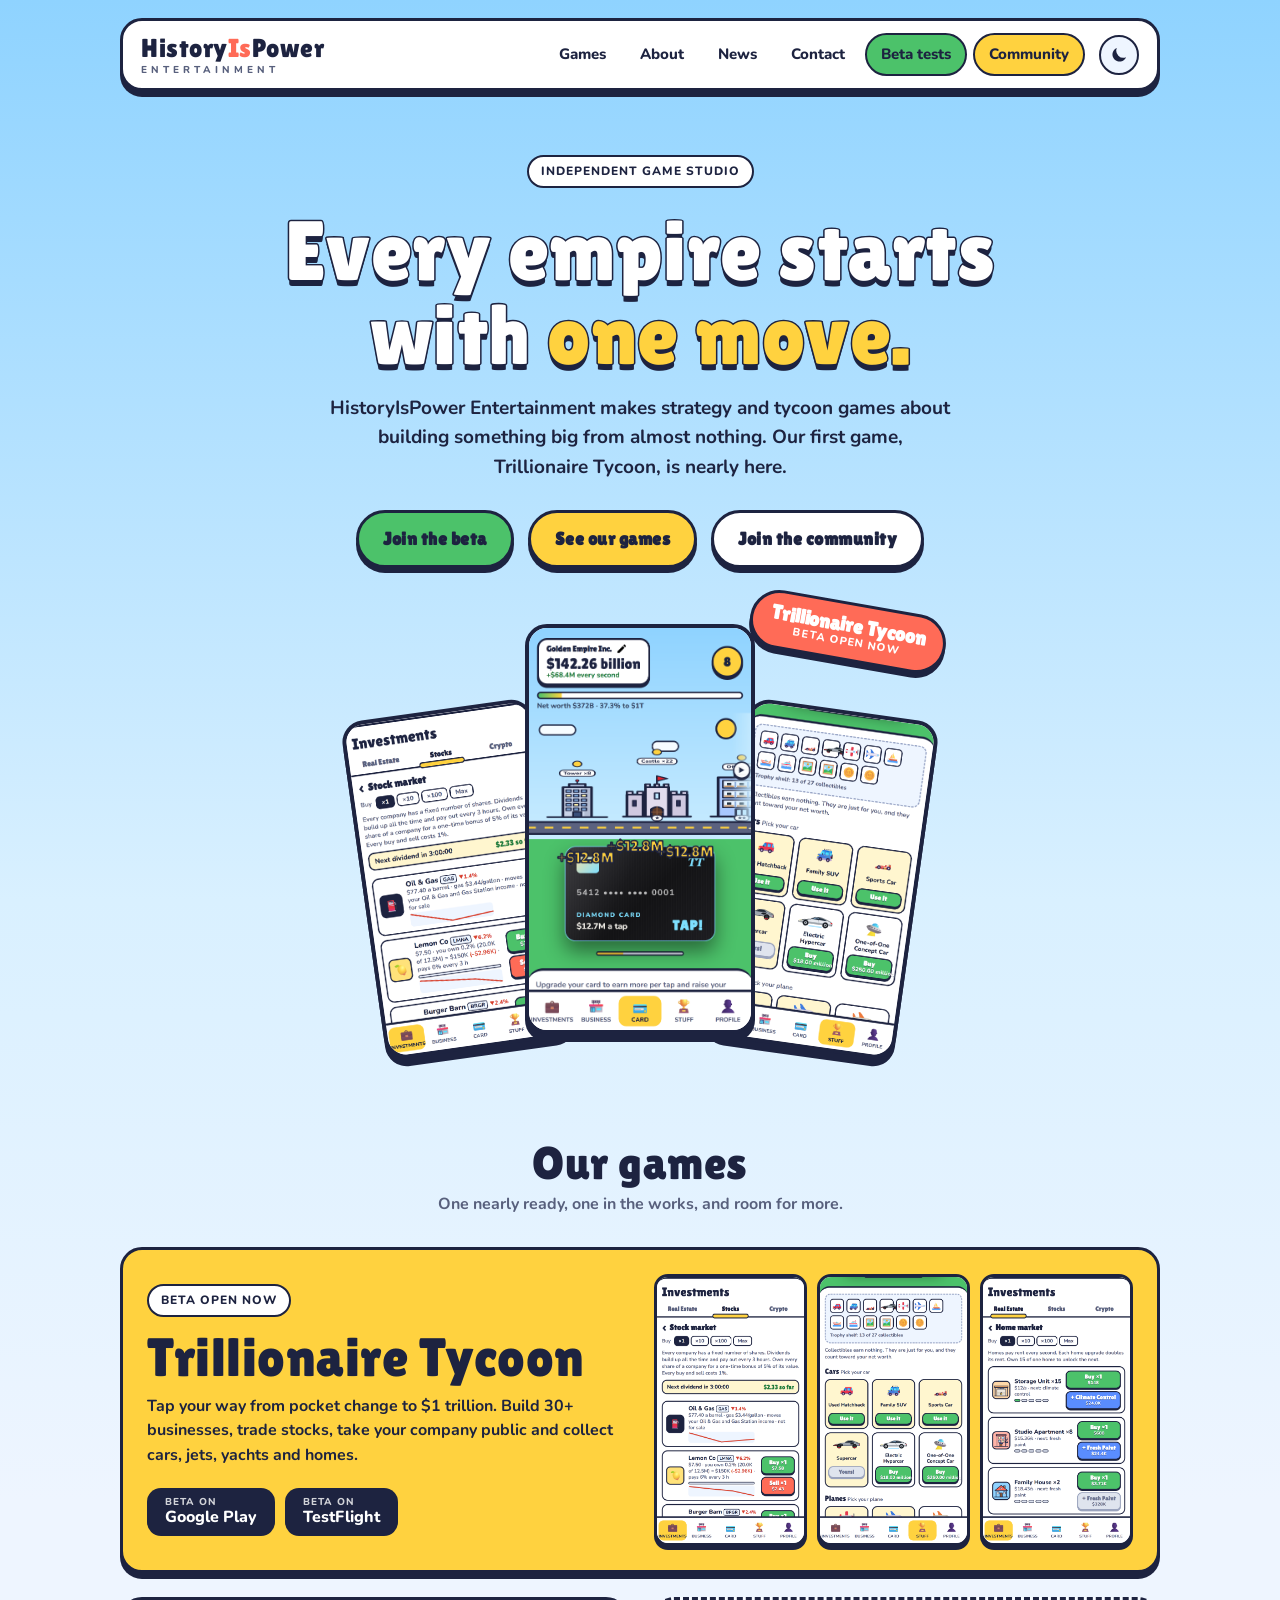
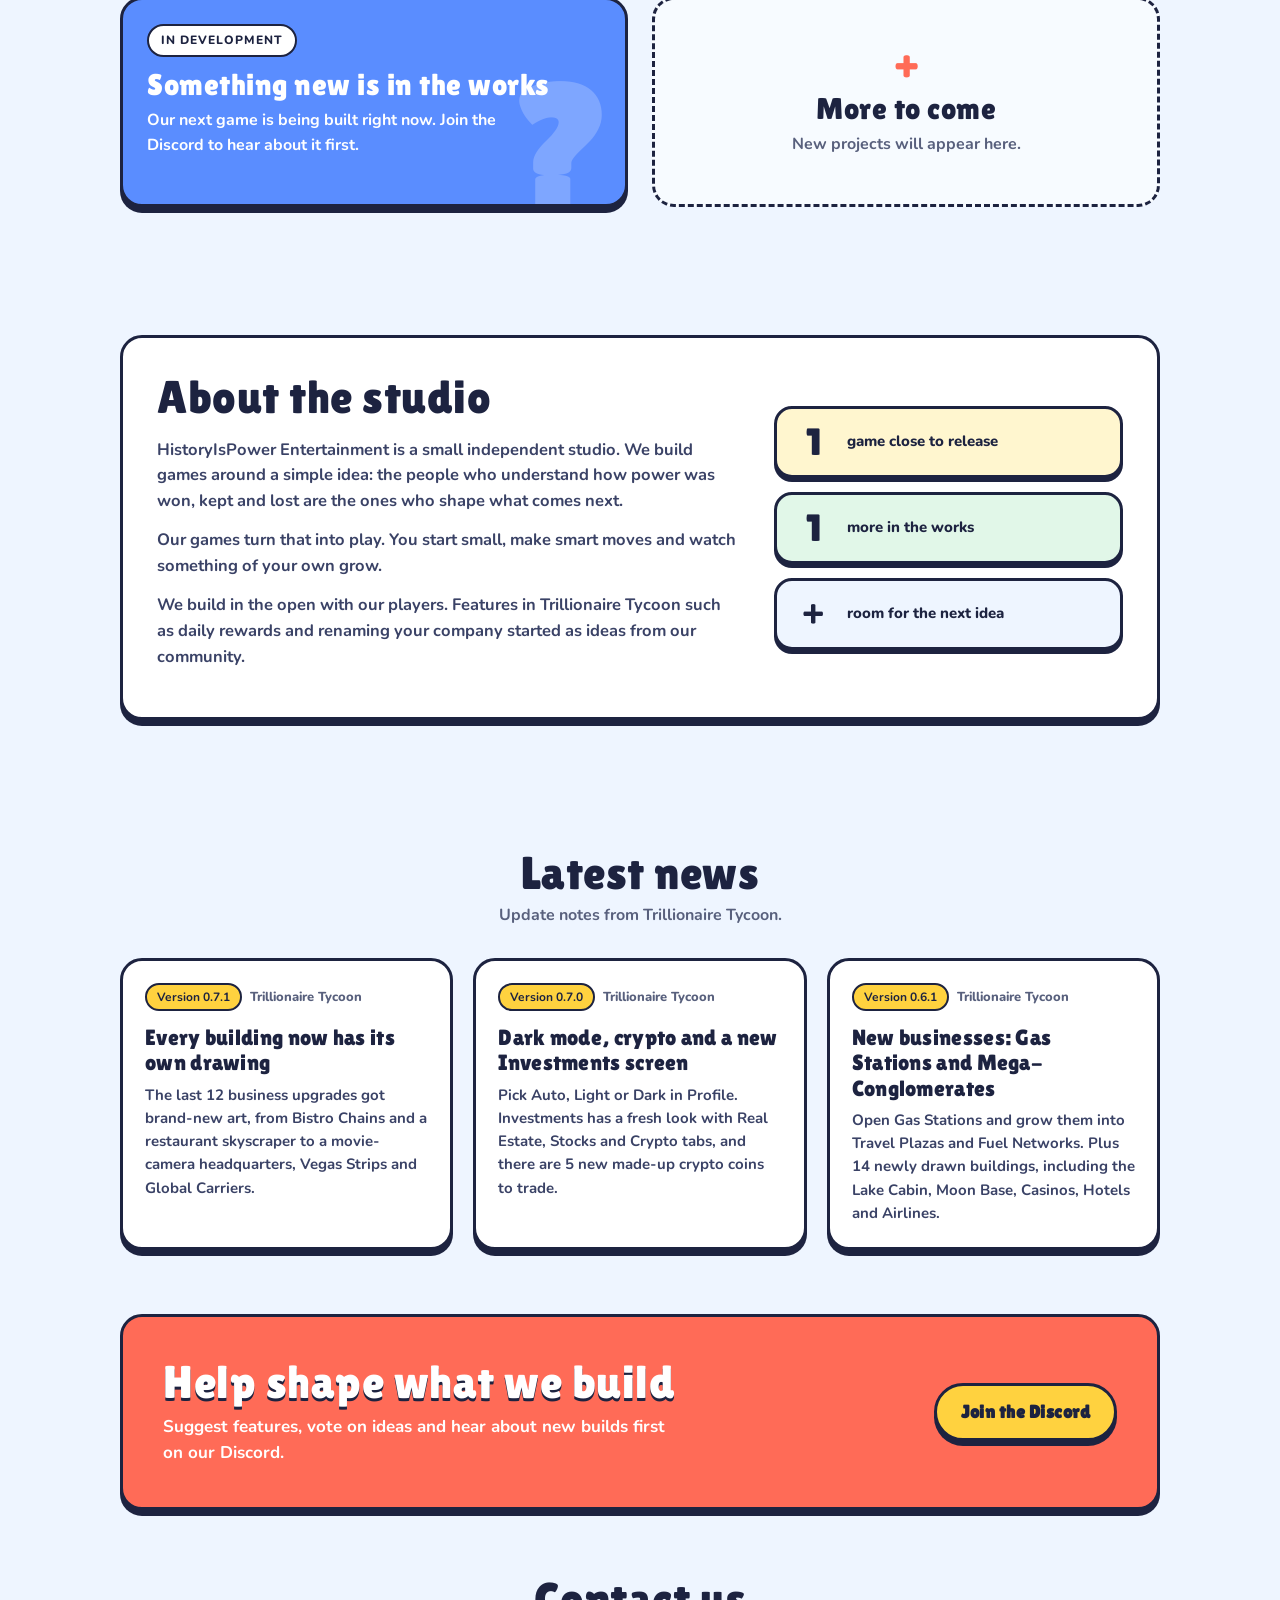
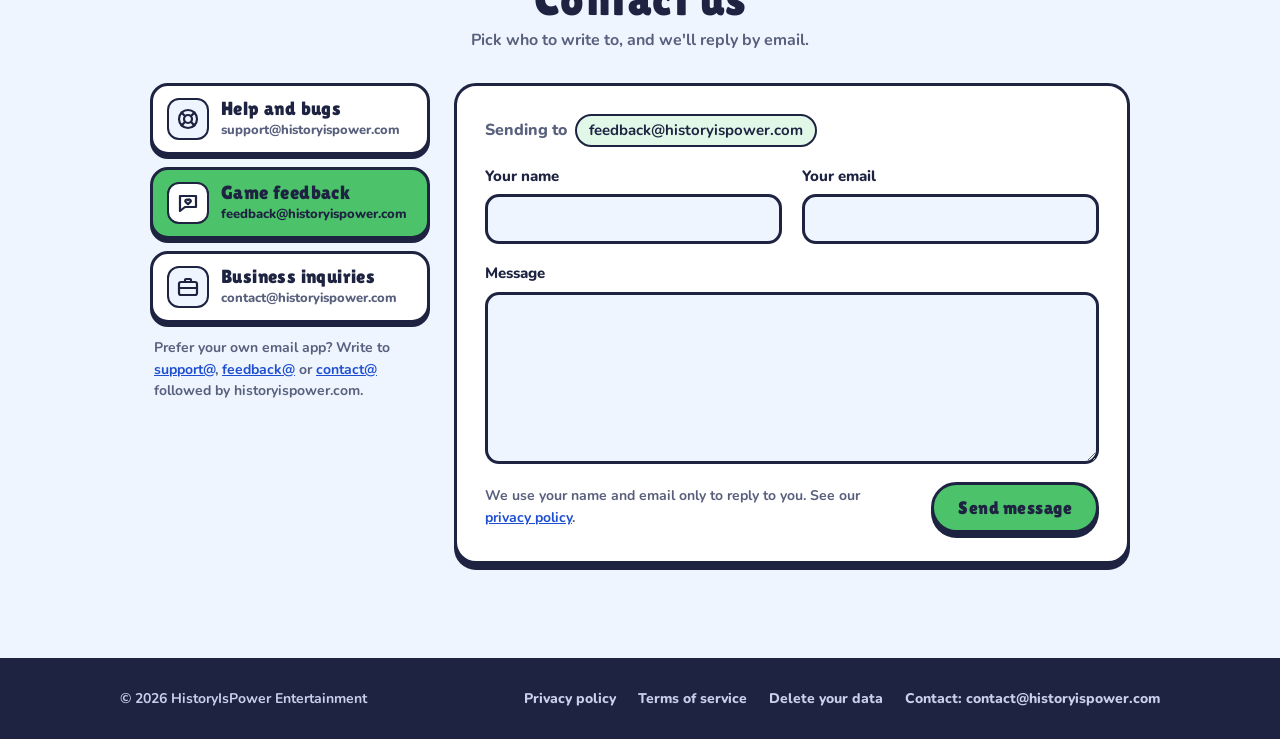
==== index.html @ 493c56dc "Contact: mailbox picker (support, feedback, contact); studio email addresses replace Gmail" ====
<!doctype html>
<html lang="en">
<head>
<meta charset="utf-8">
<meta name="viewport" content="width=device-width, initial-scale=1">
<title>HistoryIsPower Entertainment | Independent game studio</title>
<meta name="description" content="HistoryIsPower Entertainment makes strategy and tycoon games about building something big from almost nothing. Our first game, Trillionaire Tycoon, is coming soon to Google Play and the App Store.">
<meta property="og:type" content="website">
<meta property="og:title" content="HistoryIsPower Entertainment">
<meta property="og:description" content="Independent game studio. Our first game, Trillionaire Tycoon, is coming soon.">
<!-- SITE ADDRESS: https://historyispower.com/ here, in sitemap.xml, robots.txt and .htaccess -->
<meta property="og:url" content="https://historyispower.com/">
<meta property="og:image" content="https://historyispower.com/images/01-tap-to-a-trillion.png">
<link rel="canonical" href="https://historyispower.com/">
<meta name="theme-color" content="#8fd3ff" media="(prefers-color-scheme: light)">
<meta name="theme-color" content="#23163f" media="(prefers-color-scheme: dark)">
<!-- theme saved with the sun/moon button, applied before the first paint (see script.js) -->
<script>try{var t=localStorage.getItem('hip-theme');if(t==='light'||t==='dark')document.documentElement.setAttribute('data-theme',t)}catch(e){}</script>
<link rel="icon" href="favicon.svg" type="image/svg+xml">
<link rel="preconnect" href="https://fonts.googleapis.com">
<link rel="preconnect" href="https://fonts.gstatic.com" crossorigin>
<link rel="stylesheet" href="https://fonts.googleapis.com/css2?family=Lilita+One&family=Nunito:wght@600;700;800&display=swap">
<link rel="stylesheet" href="style.css">
</head>
<body>
<a class="skip" href="#games">Skip to games</a>

<header class="wrap">
  <div class="nav panel">
    <a class="brand" href="index.html" aria-label="HistoryIsPower Entertainment, home">
      <b>History<i>Is</i>Power</b>
      <small>ENTERTAINMENT</small>
    </a>
    <nav class="links" id="links" aria-label="Main">
      <a href="#games">Games</a>
      <a href="#about">About</a>
      <a href="#news">News</a>
      <a href="#contact">Contact</a>
      <a class="pill test" href="tests/">Beta tests</a>
      <a class="pill" href="#community">Community</a>
    </nav>
    <div class="nav-tools">
      <button class="theme-btn" type="button" aria-label="Switch to dark mode" title="Light / dark mode">
        <svg class="ico-moon" viewBox="0 0 24 24" fill="currentColor" aria-hidden="true"><path d="M20.5 14.6A8.5 8.5 0 0 1 9.4 3.5a8.5 8.5 0 1 0 11.1 11.1z"/></svg>
        <svg class="ico-sun" viewBox="0 0 24 24" fill="none" stroke="currentColor" stroke-width="2.4" stroke-linecap="round" aria-hidden="true"><circle cx="12" cy="12" r="4.6" fill="currentColor" stroke="none"/><path d="M12 1.8v2.6M12 19.6v2.6M1.8 12h2.6M19.6 12h2.6M4.8 4.8l1.8 1.8M17.4 17.4l1.8 1.8M4.8 19.2l1.8-1.8M17.4 6.6l1.8-1.8"/></svg>
      </button>
      <button class="menu-btn" type="button" aria-expanded="false" aria-controls="links">Menu</button>
    </div>
  </div>
</header>

<main>
  <div class="wrap">
    <div class="hero" id="top">
      <span class="tag eyebrow">Independent game studio</span>
      <h1>Every empire starts with <em>one move.</em></h1>
      <p class="lede">HistoryIsPower Entertainment makes strategy and tycoon games about building something big from almost nothing. Our first game, Trillionaire Tycoon, is nearly here.</p>
      <div class="btns">
        <a class="btn go" href="tests/">Join the beta</a>
        <a class="btn sun" href="#games">See our games</a>
        <a class="btn white" href="#community">Join the community</a>
      </div>
      <div class="fan">
        <img src="images/03-trade-stocks.png" width="1080" height="1920" alt="Trading stocks in Trillionaire Tycoon">
        <img src="images/01-tap-to-a-trillion.png" width="1080" height="1920" alt="Trillionaire Tycoon main screen">
        <img src="images/04-cars-jets-yachts.png" width="1080" height="1920" alt="Cars, jets and yachts to collect">
        <div class="burst">Trillionaire Tycoon<small>Beta open now</small></div>
      </div>
    </div>
  </div>

  <section id="games">
    <div class="wrap">
      <div class="sec-head">
        <h2>Our games</h2>
        <p>One nearly ready, one in the works, and room for more.</p>
      </div>
      <div class="games">
        <article class="card tt panel">
          <div>
            <span class="tag">Beta open now</span>
            <h3>Trillionaire Tycoon</h3>
            <p>Tap your way from pocket change to $1 trillion. Build 30+ businesses, trade stocks, take your company public and collect cars, jets, yachts and homes.</p>
            <!-- STORE LINKS: during the beta these go to the tests page (tests/index.html has the real join links).
                 When the game is live, point each one at its store page and change "Beta on" to "Get it on" / "Download on the" -->
            <div class="stores">
              <a class="store" href="tests/#trillionaire-tycoon"><small>Beta on</small><b>Google Play</b></a>
              <a class="store" href="tests/#trillionaire-tycoon"><small>Beta on</small><b>TestFlight</b></a>
            </div>
          </div>
          <div class="shots">
            <img src="images/03-trade-stocks.png" width="1080" height="1920" loading="lazy" alt="Trading stocks in Trillionaire Tycoon">
            <img src="images/04-cars-jets-yachts.png" width="1080" height="1920" loading="lazy" alt="Cars, jets and yachts to collect">
            <img src="images/05-buy-homes.png" width="1080" height="1920" loading="lazy" alt="Homes to buy">
          </div>
        </article>

        <!-- SECOND GAME: when it has a name, put it in the <h3> and a one-line pitch in the <p> -->
        <article class="card next panel">
          <span class="tag">In development</span>
          <h3>Something new is in the works</h3>
          <p>Our next game is being built right now. Join the Discord to hear about it first.</p>
        </article>

        <!-- NEXT GAMES: copy a card above and put it before this one; the grid makes room -->
        <article class="card more panel">
          <div class="plus" aria-hidden="true">+</div>
          <h3>More to come</h3>
          <p>New projects will appear here.</p>
        </article>
      </div>
    </div>
  </section>

  <section id="about">
    <div class="wrap">
      <div class="about panel">
        <div>
          <h2>About the studio</h2>
          <p>HistoryIsPower Entertainment is a small independent studio. We build games around a simple idea: the people who understand how power was won, kept and lost are the ones who shape what comes next.</p>
          <p>Our games turn that into play. You start small, make smart moves and watch something of your own grow.</p>
          <p>We build in the open with our players. Features in Trillionaire Tycoon such as daily rewards and renaming your company started as ideas from our community.</p>
        </div>
        <div class="facts">
          <div class="fact"><b>1</b><span>game close to release</span></div>
          <div class="fact"><b>1</b><span>more in the works</span></div>
          <div class="fact"><b>+</b><span>room for the next idea</span></div>
        </div>
      </div>
    </div>
  </section>

  <section id="news">
    <div class="wrap">
      <div class="sec-head">
        <h2>Latest news</h2>
        <p>Update notes from Trillionaire Tycoon.</p>
      </div>
      <!-- NEWS: newest first. To add one, copy an <article> block and put it at the top. -->
      <div class="news">
        <article class="item panel">
          <div class="meta"><b>Version 0.7.1</b> Trillionaire Tycoon</div>
          <h3>Every building now has its own drawing</h3>
          <p>The last 12 business upgrades got brand-new art, from Bistro Chains and a restaurant skyscraper to a movie-camera headquarters, Vegas Strips and Global Carriers.</p>
        </article>
        <article class="item panel">
          <div class="meta"><b>Version 0.7.0</b> Trillionaire Tycoon</div>
          <h3>Dark mode, crypto and a new Investments screen</h3>
          <p>Pick Auto, Light or Dark in Profile. Investments has a fresh look with Real Estate, Stocks and Crypto tabs, and there are 5 new made-up crypto coins to trade.</p>
        </article>
        <article class="item panel">
          <div class="meta"><b>Version 0.6.1</b> Trillionaire Tycoon</div>
          <h3>New businesses: Gas Stations and Mega-Conglomerates</h3>
          <p>Open Gas Stations and grow them into Travel Plazas and Fuel Networks. Plus 14 newly drawn buildings, including the Lake Cabin, Moon Base, Casinos, Hotels and Airlines.</p>
        </article>
      </div>
    </div>
  </section>

  <section id="community">
    <div class="wrap">
      <div class="band panel">
        <div>
          <h2>Help shape what we build</h2>
          <p>Suggest features, vote on ideas and hear about new builds first on our Discord.</p>
        </div>
        <!-- DISCORD: same invite as BUG_REPORT.discordUrl in the game's game.js -->
        <a class="btn sun" href="https://discord.gg/aH7xmwZUJ" target="_blank" rel="noopener">Join the Discord</a>
      </div>
    </div>
  </section>

  <section id="contact">
    <div class="wrap">
      <div class="sec-head">
        <h2>Contact us</h2>
        <p>Pick who to write to, and we'll reply by email.</p>
      </div>
      <!-- CONTACT: the visitor picks a mailbox on the left, the form on the right sends to it through Web3Forms.
           Each mailbox has its own access key in script.js (SITE.mailboxes). A mailbox without a key opens the
           visitor's email app addressed to that mailbox instead. To add a mailbox: add a button here and an entry there. -->
      <div class="contact-wrap">
        <div class="mailboxes" role="group" aria-label="Choose who to write to">
          <button class="mailbox" type="button" data-box="support" aria-pressed="false">
            <span class="mb-ico" aria-hidden="true"><svg viewBox="0 0 24 24" fill="none" stroke="currentColor" stroke-width="2.2" stroke-linecap="round"><circle cx="12" cy="12" r="9"/><circle cx="12" cy="12" r="4"/><path d="M5.6 5.6l3.6 3.6M14.8 14.8l3.6 3.6M18.4 5.6l-3.6 3.6M9.2 14.8l-3.6 3.6"/></svg></span>
            <span><b>Help and bugs</b><small>support@historyispower.com</small></span>
          </button>
          <button class="mailbox" type="button" data-box="feedback" aria-pressed="true">
            <span class="mb-ico" aria-hidden="true"><svg viewBox="0 0 24 24" fill="none" stroke="currentColor" stroke-width="2.2" stroke-linecap="round" stroke-linejoin="round"><path d="M4 5h16v11H9l-5 4z"/><path d="M12 13.2l-2.4-2.3a1.5 1.5 0 1 1 2.4-1.8 1.5 1.5 0 1 1 2.4 1.8z"/></svg></span>
            <span><b>Game feedback</b><small>feedback@historyispower.com</small></span>
          </button>
          <button class="mailbox" type="button" data-box="contact" aria-pressed="false">
            <span class="mb-ico" aria-hidden="true"><svg viewBox="0 0 24 24" fill="none" stroke="currentColor" stroke-width="2.2" stroke-linecap="round" stroke-linejoin="round"><rect x="3" y="7" width="18" height="13" rx="2"/><path d="M9 7V5a1 1 0 0 1 1-1h4a1 1 0 0 1 1 1v2M3 13h18"/></svg></span>
            <span><b>Business inquiries</b><small>contact@historyispower.com</small></span>
          </button>
          <p class="fine direct">Prefer your own email app? Write to
            <a href="mailto:support@historyispower.com">support@</a>,
            <a href="mailto:feedback@historyispower.com">feedback@</a> or
            <a href="mailto:contact@historyispower.com">contact@</a> followed by historyispower.com.</p>
        </div>

      <form class="contact panel" id="contact-form" action="https://api.web3forms.com/submit" method="POST">
        <input type="hidden" name="access_key" value="">
        <input type="hidden" name="subject" value="Website message">
        <input type="hidden" name="from_name" value="HistoryIsPower website">
        <input type="hidden" name="mailbox" value="feedback">
        <!-- spam trap: people never see or tick this box -->
        <input type="checkbox" name="botcheck" class="hp" tabindex="-1" autocomplete="off" aria-hidden="true">

        <p class="sending-to wide">Sending to <b class="to-chip" id="to-chip">feedback@historyispower.com</b></p>

        <div class="field">
          <label for="cf-name">Your name</label>
          <input id="cf-name" name="name" type="text" autocomplete="name" maxlength="100" required>
        </div>
        <div class="field">
          <label for="cf-email">Your email</label>
          <input id="cf-email" name="email" type="email" autocomplete="email" maxlength="200" required>
        </div>
        <div class="field wide">
          <label for="cf-message">Message</label>
          <textarea id="cf-message" name="message" rows="6" maxlength="5000" required></textarea>
        </div>
        <div class="form-foot wide">
          <p class="fine">We use your name and email only to reply to you. See our <a href="privacy-policy.html">privacy policy</a>.</p>
          <button class="btn go" type="submit">Send message</button>
        </div>
        <p class="form-status wide" role="status" aria-live="polite"></p>
        <noscript><p class="form-status wide is-error">The form needs JavaScript. You can email us at one of the addresses on the left instead.</p></noscript>
      </form>
      </div>
    </div>
  </section>
</main>

<footer>
  <div class="wrap foot">
    <div>© 2026 HistoryIsPower Entertainment</div>
    <nav aria-label="Footer">
      <a href="privacy-policy.html">Privacy policy</a>
      <a href="terms-of-service.html">Terms of service</a>
      <a href="delete-data.html">Delete your data</a>
      <a href="mailto:contact@historyispower.com">Contact: contact@historyispower.com</a>
    </nav>
  </div>
</footer>

<script src="script.js"></script>
</body>
</html>
---- style.css ----
/* HistoryIsPower Entertainment: studio website (style B, Arcade).
   Colours and fonts match Trillionaire Tycoon (see the game's style.css).

   Themes: light is the default. Dark follows the visitor's device setting, unless they picked a theme with the
   sun/moon button (script.js saves it and sets <html data-theme="light|dark"> before the first paint).
   Only the tokens below change between themes. --ink stays dark navy in both: it is the text on the bright
   yellow, green and coral fills. Outlines use --edge, normal text uses --text. */

:root {
  --sky: #8fd3ff; --sky-2: #d9f0ff; --sun: #ffd23f; --go: #4cc26a; --coral: #ff6b57; --blue: #5a8dff;
  --ink: #1d2340; --paper: #ffffff; --soft: #eef5ff; --muted: #58607d; --cream: #fff6cf; --mint: #e1f7e8;
  --copy: #3a4266;
  --text: var(--ink);          /* normal text */
  --edge: var(--ink);          /* chunky outlines and drop shadows */
  --link: #1f4fd1;
  --rule: #c9d0ea;             /* thin table lines */
  --page-end: #eef5ff;         /* page colour below the sky */
  --more-bg: rgba(255, 255, 255, .55);
  --err-bg: #ffe3de;
  --foot-bg: var(--ink);
  --stars: linear-gradient(transparent, transparent);
  --display: "Lilita One", "Arial Rounded MT Bold", "Trebuchet MS", sans-serif;
  --body: "Nunito", "Segoe UI", system-ui, sans-serif;
}

/* Dark: the game's "Dusk Navy". Purple dusk sky with stars at the top of the page, plain dark navy behind the
   content. The same token block is written twice: once for "device is dark and no choice saved", once for
   "dark chosen with the button". */
@media (prefers-color-scheme: dark) {
  :root:not([data-theme="light"]) {
    color-scheme: dark;
    --sky: #23163f; --sky-2: #3d2766; --coral: #ff7a68; --blue: #4f7ef0;
    --paper: #18203f; --soft: #222c55; --muted: #a5aed0; --cream: #2e2d52; --mint: #1d3d3a; --copy: #c9d0ea;
    --text: #eef2ff; --edge: #070b1c; --link: #9dbcff; --rule: #3b4782; --page-end: #11172f;
    --more-bg: rgba(24, 32, 63, .6); --err-bg: #4a2230; --foot-bg: #0a0f22;
    --stars: radial-gradient(1.5px 1.5px at 15% 18%, #fff 50%, transparent 51%), radial-gradient(1px 1px at 55% 10%, #fff 50%, transparent 51%),
      radial-gradient(1px 1px at 75% 30%, #fff 50%, transparent 51%), radial-gradient(1.5px 1.5px at 40% 38%, #e9dcff 50%, transparent 51%),
      radial-gradient(1px 1px at 88% 8%, #fff 50%, transparent 51%), radial-gradient(1px 1px at 28% 46%, #e9dcff 50%, transparent 51%),
      radial-gradient(1.5px 1.5px at 65% 52%, #fff 50%, transparent 51%), radial-gradient(1px 1px at 8% 60%, #e9dcff 50%, transparent 51%);
  }
}
:root[data-theme="dark"] {
  color-scheme: dark;
  --sky: #23163f; --sky-2: #3d2766; --coral: #ff7a68; --blue: #4f7ef0;
  --paper: #18203f; --soft: #222c55; --muted: #a5aed0; --cream: #2e2d52; --mint: #1d3d3a; --copy: #c9d0ea;
  --text: #eef2ff; --edge: #070b1c; --link: #9dbcff; --rule: #3b4782; --page-end: #11172f;
  --more-bg: rgba(24, 32, 63, .6); --err-bg: #4a2230; --foot-bg: #0a0f22;
  --stars: radial-gradient(1.5px 1.5px at 15% 18%, #fff 50%, transparent 51%), radial-gradient(1px 1px at 55% 10%, #fff 50%, transparent 51%),
    radial-gradient(1px 1px at 75% 30%, #fff 50%, transparent 51%), radial-gradient(1.5px 1.5px at 40% 38%, #e9dcff 50%, transparent 51%),
    radial-gradient(1px 1px at 88% 8%, #fff 50%, transparent 51%), radial-gradient(1px 1px at 28% 46%, #e9dcff 50%, transparent 51%),
    radial-gradient(1.5px 1.5px at 65% 52%, #fff 50%, transparent 51%), radial-gradient(1px 1px at 8% 60%, #e9dcff 50%, transparent 51%);
}

* { box-sizing: border-box; }
html { scroll-behavior: smooth; background: var(--page-end); }
body { margin: 0; font-family: var(--body); font-weight: 700; color: var(--text); line-height: 1.55; min-height: 100vh; display: flex; flex-direction: column;
       background: var(--stars), linear-gradient(var(--sky) 0, var(--sky-2) 900px, var(--page-end) 1500px) var(--page-end);
       background-size: 100% 800px, auto; background-repeat: no-repeat, no-repeat; }
main { flex: 1; }
img { max-width: 100%; height: auto; display: block; }
a { color: inherit; }
:focus-visible { outline: 3px solid var(--blue); outline-offset: 3px; border-radius: 6px; }
.wrap { width: 100%; max-width: 1080px; margin: 0 auto; padding: 0 20px; }
.skip { position: absolute; left: -9999px; top: 8px; background: var(--paper); border: 3px solid var(--edge); border-radius: 999px; padding: 8px 16px; font-weight: 800; z-index: 10; }
.skip:focus { left: 12px; }

/* ---------- shared chunky pieces ---------- */
.panel { background: var(--paper); border: 3px solid var(--edge); border-radius: 22px; box-shadow: 0 6px 0 var(--edge); }
.btn { display: inline-block; text-decoration: none; font-family: var(--display); font-size: 18px; letter-spacing: .5px; padding: 12px 24px;
       border: 3px solid var(--edge); border-radius: 999px; box-shadow: 0 5px 0 var(--edge); color: var(--ink); transition: transform .08s, box-shadow .08s; }
.btn:hover { transform: translateY(2px); box-shadow: 0 3px 0 var(--edge); }
.btn.go { background: var(--go); }
.btn.sun { background: var(--sun); }
.btn.white { background: var(--paper); color: var(--text); }
.tag { display: inline-block; font-size: 12px; font-weight: 800; letter-spacing: 1px; text-transform: uppercase; padding: 5px 12px; border-radius: 999px; border: 2px solid var(--edge); }

/* ---------- nav ---------- */
.nav { margin-top: 18px; padding: 12px 18px; display: flex; align-items: center; gap: 14px; }
.brand { text-decoration: none; display: inline-flex; flex-direction: column; line-height: 1; margin-right: auto; }
.brand b { font-family: var(--display); font-weight: 400; font-size: 26px; letter-spacing: .5px; }
.brand b i { font-style: normal; color: var(--coral); }
.brand small { font-size: 10px; font-weight: 800; letter-spacing: 4px; color: var(--muted); margin-top: 4px; }
.links { display: flex; gap: 6px; align-items: center; }
.links a { text-decoration: none; font-weight: 800; font-size: 15px; padding: 8px 14px; border-radius: 999px; }
.links a:hover { background: var(--soft); }
.links a.pill { background: var(--sun); border: 2px solid var(--edge); color: var(--ink); }
.nav-tools { display: flex; gap: 8px; align-items: center; }
.menu-btn { display: none; background: var(--sun); border: 2px solid var(--edge); border-radius: 999px; padding: 7px 14px; font: 800 14px var(--body); color: var(--ink); cursor: pointer; }

/* sun/moon button: shows the moon in light mode (= "go dark") and the sun in dark mode */
.theme-btn { width: 40px; height: 40px; display: inline-grid; place-items: center; padding: 0; cursor: pointer; border-radius: 999px;
             background: var(--soft); border: 2px solid var(--edge); color: var(--text); transition: transform .08s; }
.theme-btn:hover { transform: rotate(-12deg); }
.theme-btn svg { width: 20px; height: 20px; }
.theme-btn .ico-sun { display: none; }
@media (prefers-color-scheme: dark) {
  :root:not([data-theme="light"]) .theme-btn .ico-sun { display: block; }
  :root:not([data-theme="light"]) .theme-btn .ico-moon { display: none; }
}
:root[data-theme="dark"] .theme-btn .ico-sun { display: block; }
:root[data-theme="dark"] .theme-btn .ico-moon { display: none; }

/* ---------- hero ---------- */
.hero { text-align: center; padding: 64px 0 40px; }
.eyebrow { background: var(--paper); }
.hero h1 { font-family: var(--display); font-weight: 400; font-size: clamp(42px, 7vw, 84px); line-height: 1; margin: 20px auto 18px; max-width: 860px; letter-spacing: .5px;
           color: #fff; -webkit-text-stroke: 3px var(--edge); paint-order: stroke fill; text-shadow: 0 6px 0 var(--edge); }
.hero h1 em { font-style: normal; color: var(--sun); }
.lede { font-size: 19px; max-width: 620px; margin: 0 auto 28px; }
.btns { display: flex; gap: 14px; flex-wrap: wrap; justify-content: center; }

.fan { position: relative; display: flex; justify-content: center; align-items: flex-end; margin: 56px auto 0; max-width: 640px; }
.fan img { width: 30%; aspect-ratio: 9 / 16; object-fit: cover; object-position: top; background: #fff; border: 4px solid var(--edge); border-radius: 22px; box-shadow: 0 8px 0 var(--edge); }
.fan img:nth-child(1) { transform: rotate(-8deg) translate(14%, 6%); }
.fan img:nth-child(2) { width: 36%; position: relative; z-index: 2; }
.fan img:nth-child(3) { transform: rotate(8deg) translate(-14%, 6%); }
.fan .burst { position: absolute; z-index: 3; right: 2%; top: -22px; transform: rotate(10deg); background: var(--coral); color: #fff; font-family: var(--display); font-size: 20px;
              padding: 10px 18px; border: 3px solid var(--edge); border-radius: 999px; box-shadow: 0 5px 0 var(--edge); text-align: center; line-height: 1.05; }
.fan .burst small { display: block; font-family: var(--body); font-weight: 800; font-size: 11px; letter-spacing: 1px; text-transform: uppercase; }

/* ---------- sections ---------- */
section { padding: 64px 0; scroll-margin-top: 8px; }
.sec-head { text-align: center; margin-bottom: 30px; }
h2 { font-family: var(--display); font-weight: 400; font-size: clamp(30px, 4.4vw, 46px); line-height: 1.1; margin: 0 0 4px; letter-spacing: .5px; }
.sec-head p { margin: 0; color: var(--muted); font-size: 16px; }

/* ---------- games ---------- */
.games { display: grid; grid-template-columns: repeat(2, 1fr); gap: 24px; }
.card { padding: 24px; display: flex; flex-direction: column; }
.card h3 { font-family: var(--display); font-weight: 400; font-size: 30px; line-height: 1.05; margin: 12px 0 8px; letter-spacing: .5px; }
.card p { margin: 0; font-size: 16px; }
.card .tag { align-self: flex-start; }

/* the yellow Trillionaire Tycoon card stays bright in both themes */
.card.tt { grid-column: 1 / -1; display: grid; grid-template-columns: 1fr 1fr; gap: 28px; align-items: center; background: var(--sun); color: var(--ink); }
.card.tt .tag { background: #fff; }
.card.tt h3 { font-size: clamp(36px, 5vw, 54px); }
.shots { display: grid; grid-template-columns: repeat(3, 1fr); gap: 10px; }
.shots img { width: 100%; aspect-ratio: 9 / 16; object-fit: cover; object-position: top; border-radius: 14px; border: 3px solid var(--edge); box-shadow: 0 4px 0 var(--edge); background: #fff; }
.stores { display: flex; gap: 10px; flex-wrap: wrap; margin-top: 20px; }
.store { display: inline-flex; flex-direction: column; line-height: 1.15; background: var(--ink); color: #fff; border-radius: 14px; padding: 9px 18px; text-decoration: none; }
.store small { font-size: 10px; font-weight: 800; letter-spacing: 1px; text-transform: uppercase; opacity: .8; }
.store b { font-size: 16px; font-weight: 800; }

.card.next { background: var(--blue); color: #fff; position: relative; overflow: hidden; min-height: 210px; }
.card.next::after { content: "?"; position: absolute; right: 18px; bottom: -30px; font-family: var(--display); font-size: 170px; line-height: 1; color: rgba(255,255,255,.22); }
.card.next .tag { background: #fff; color: var(--ink); }
.card.next h3 small { display: block; font-family: var(--body); font-size: 14px; font-weight: 800; opacity: .85; margin-top: 4px; letter-spacing: 0; }
.card.next p { max-width: 80%; }

.card.more { background: var(--more-bg); border-style: dashed; box-shadow: none; align-items: center; justify-content: center; text-align: center; min-height: 210px; color: var(--muted); }
.card.more h3 { color: var(--text); margin-top: 0; }
.card.more .plus { font-family: var(--display); font-size: 40px; line-height: 1; color: var(--coral); margin-bottom: 6px; }

/* ---------- about ---------- */
.about { padding: 34px; display: grid; grid-template-columns: 1.25fr .75fr; gap: 36px; align-items: center; }
.about p { margin: 0 0 14px; font-size: 16.5px; color: var(--copy); }
.about p:first-of-type { margin-top: 14px; }
.facts { display: grid; gap: 14px; }
.fact { border: 3px solid var(--edge); border-radius: 18px; padding: 14px 18px; display: flex; gap: 16px; align-items: center; box-shadow: 0 4px 0 var(--edge); }
.fact:nth-child(1) { background: var(--cream); }
.fact:nth-child(2) { background: var(--mint); }
.fact:nth-child(3) { background: var(--soft); }
.fact b { font-family: var(--display); font-weight: 400; font-size: 38px; line-height: 1; min-width: 36px; text-align: center; }
.fact span { font-size: 15px; font-weight: 800; }

/* ---------- news ---------- */
.news { display: grid; grid-template-columns: repeat(3, 1fr); gap: 20px; }
.item { padding: 22px; }
.item .meta { display: flex; align-items: center; gap: 8px; flex-wrap: wrap; font-size: 13px; color: var(--muted); font-weight: 800; }
.item .meta b { background: var(--sun); color: var(--ink); border: 2px solid var(--edge); border-radius: 999px; padding: 3px 10px; font-size: 12px; }
.item h3 { font-family: var(--display); font-weight: 400; font-size: 22px; line-height: 1.15; margin: 14px 0 8px; letter-spacing: .3px; }
.item p { margin: 0; font-size: 15px; color: var(--copy); }

/* ---------- community ---------- */
#community { padding-top: 0; }
.band { background: var(--coral); color: #fff; padding: 40px; display: flex; align-items: center; justify-content: space-between; gap: 24px; flex-wrap: wrap; }
.band h2 { color: #fff; text-shadow: 0 3px 0 var(--ink); }
.band p { margin: 6px 0 0; max-width: 520px; font-size: 17px; }

/* ---------- contact form ---------- */
#contact { padding-top: 0; }
/* mailbox picker (left) + form (right) */
.contact-wrap { max-width: 980px; margin: 0 auto; display: grid; grid-template-columns: 280px minmax(0, 1fr); gap: 24px; align-items: start; }
.mailboxes { display: grid; gap: 12px; }
.mailbox { display: flex; align-items: center; gap: 12px; width: 100%; text-align: left; cursor: pointer; font: inherit; color: var(--text);
           background: var(--paper); border: 3px solid var(--edge); border-radius: 18px; padding: 12px 14px; box-shadow: 0 4px 0 var(--edge);
           transition: transform .08s, box-shadow .08s; }
.mailbox:hover { transform: translateY(2px); box-shadow: 0 2px 0 var(--edge); }
.mailbox[aria-pressed="true"] { background: var(--go); color: var(--ink); }
.mailbox b { display: block; font-family: var(--display); font-weight: 400; font-size: 19px; letter-spacing: .4px; line-height: 1.15; }
.mailbox small { display: block; font-size: 13px; font-weight: 800; color: var(--muted); overflow-wrap: anywhere; }
.mailbox[aria-pressed="true"] small { color: var(--ink); }
.mb-ico { flex: none; width: 42px; height: 42px; display: grid; place-items: center; border: 2px solid var(--edge); border-radius: 12px; background: var(--soft); color: var(--text); }
.mailbox[aria-pressed="true"] .mb-ico { background: #fff; color: var(--ink); }
.mb-ico svg { width: 24px; height: 24px; }
.fine.direct { max-width: none; padding: 2px 4px; }
.sending-to { margin: 0; font-weight: 800; color: var(--muted); display: flex; flex-wrap: wrap; align-items: center; gap: 8px; }
.to-chip { background: var(--mint); color: var(--text); border: 2px solid var(--edge); border-radius: 999px; padding: 3px 12px; font-size: 15px; overflow-wrap: anywhere; }
.contact-wrap .contact { max-width: none; margin: 0; }
.contact { max-width: 760px; margin: 0 auto; padding: 28px; display: grid; grid-template-columns: 1fr 1fr; gap: 18px 20px; }
.contact .wide { grid-column: 1 / -1; }
.field { display: flex; flex-direction: column; gap: 6px; }
.field label { font-weight: 800; font-size: 15px; }
.field input, .field select, .field textarea { font: 700 16px var(--body); color: var(--text); background-color: var(--soft); border: 3px solid var(--edge); border-radius: 14px;
  padding: 11px 14px; width: 100%; }
.field textarea { resize: vertical; min-height: 140px; line-height: 1.5; }
.field select { appearance: none; cursor: pointer;
  background-image: linear-gradient(45deg, transparent 50%, var(--text) 50%), linear-gradient(135deg, var(--text) 50%, transparent 50%);
  background-position: calc(100% - 22px) 52%, calc(100% - 15px) 52%; background-size: 7px 7px; background-repeat: no-repeat; padding-right: 40px; }
.field input:focus, .field select:focus, .field textarea:focus { outline: none; background-color: var(--paper); box-shadow: 0 0 0 3px var(--blue); }
.field input:user-invalid, .field textarea:user-invalid { border-color: var(--coral); }
.form-foot { display: flex; align-items: center; justify-content: space-between; gap: 14px 20px; flex-wrap: wrap; }
.fine { margin: 0; font-size: 14px; color: var(--muted); max-width: 420px; }
.fine a { color: var(--link); }
.contact button { cursor: pointer; font-family: var(--display); }
.contact button[disabled] { opacity: .6; cursor: progress; transform: none; }
.form-status { margin: 0; font-weight: 800; font-size: 15px; }
.form-status:empty { display: none; }
.form-status.is-ok { background: var(--mint); border: 3px solid var(--edge); border-radius: 14px; padding: 10px 14px; }
.form-status.is-error { background: var(--err-bg); border: 3px solid var(--edge); border-radius: 14px; padding: 10px 14px; }
.form-status a { color: var(--link); }
.hp { position: absolute; left: -9999px; width: 1px; height: 1px; opacity: 0; }

/* ---------- beta tests page (tests/index.html) ---------- */
.links a.pill.test { background: var(--go); }
.links a[aria-current="page"] { box-shadow: 0 3px 0 var(--edge); }
.hero.small { padding: 48px 0 8px; }
.hero.small h1 { font-size: clamp(38px, 6vw, 68px); }
.hero.small .lede { margin-bottom: 0; }
.test-game { padding: 36px 0; }
.test-game + .test-game { padding-top: 0; }
.game-head { background: var(--sun); color: var(--ink); padding: 22px 26px; display: flex; gap: 22px; align-items: center; }
.game-head img { width: 76px; aspect-ratio: 9 / 16; object-fit: cover; object-position: top; border: 3px solid var(--edge); border-radius: 14px; box-shadow: 0 4px 0 var(--edge); background: #fff; flex: none; }
.game-head .tag { background: #fff; }
.game-head h2 { margin: 10px 0 4px; }
.game-head p { margin: 0; font-size: 16px; max-width: 620px; }
.platforms { display: grid; grid-template-columns: repeat(3, 1fr); gap: 20px; margin-top: 24px; }
.platform { padding: 22px; display: flex; flex-direction: column; }
.plat-ico { width: 48px; height: 48px; display: grid; place-items: center; border: 3px solid var(--edge); border-radius: 14px; background: var(--soft); color: var(--text); }
.plat-ico svg { width: 26px; height: 26px; }
.platform:nth-child(1) .plat-ico { background: var(--cream); }
.platform:nth-child(2) .plat-ico { background: var(--mint); }
.platform h3 { font-family: var(--display); font-weight: 400; font-size: 26px; line-height: 1.1; margin: 14px 0 4px; letter-spacing: .5px; }
.platform h3 small { display: block; font-family: var(--body); font-size: 14px; font-weight: 800; color: var(--muted); letter-spacing: 0; margin-top: 2px; }
.steps { list-style: none; counter-reset: step; margin: 10px 0 0; padding: 0; display: grid; gap: 16px; }
.steps li { counter-increment: step; position: relative; padding-left: 40px; font-size: 15.5px; color: var(--copy); }
.steps li b { color: var(--text); }
.steps li::before { content: counter(step); position: absolute; left: 0; top: -1px; width: 28px; height: 28px; display: grid; place-items: center;
                    font-family: var(--display); font-size: 16px; color: var(--ink); background: var(--sun); border: 2px solid var(--edge); border-radius: 999px; }
.btn.sm { display: block; width: fit-content; margin-top: 10px; font-size: 16px; padding: 9px 18px; box-shadow: 0 4px 0 var(--edge); }
.btn.sm:hover { box-shadow: 0 2px 0 var(--edge); }
.note { margin: auto 0 0; padding-top: 16px; font-size: 14px; color: var(--muted); }
.test-help { text-align: center; margin: 26px 0 0; color: var(--muted); }
.test-help a, .test-game .card.more a { color: var(--link); }
.test-game .card.more { min-height: 0; padding: 30px 24px; }
.test-game .card.more p { margin: 0; }

/* ---------- 404 ---------- */
.lost { margin: 40px auto 20px; max-width: 620px; padding: 36px 30px; text-align: center; }
.lost h1 { font-family: var(--display); font-weight: 400; font-size: clamp(56px, 12vw, 96px); line-height: 1; margin: 0 0 6px; color: var(--coral); text-shadow: 0 5px 0 var(--edge); }
.lost p { margin: 0 0 22px; font-size: 17px; color: var(--copy); }

/* ---------- footer ---------- */
footer { background: var(--foot-bg); color: #c9d0ea; font-size: 14px; padding: 30px 0; margin-top: 30px; }
.foot { display: flex; justify-content: space-between; gap: 16px 20px; flex-wrap: wrap; align-items: center; }
.foot nav { display: flex; gap: 10px 22px; flex-wrap: wrap; }
.foot a { text-decoration: none; font-weight: 800; }
.foot a:hover { color: var(--sun); }

/* ---------- legal pages (privacy, terms, delete data) ---------- */
.legal { margin: 34px auto 20px; max-width: 860px; padding: 34px 40px 40px; font-weight: 600; font-size: 16px; line-height: 1.65; }
.legal h1 { font-family: var(--display); font-weight: 400; font-size: clamp(28px, 4.4vw, 40px); line-height: 1.15; letter-spacing: .5px; margin: 0 0 4px; }
.legal h2 { font-family: var(--body); font-weight: 800; font-size: 20px; letter-spacing: 0; margin: 2.2rem 0 .5rem; padding-top: 1rem; border-top: 2px solid var(--soft); }
.legal h3 { font-size: 17px; font-weight: 800; margin: 1.4rem 0 .3rem; }
.legal p, .legal li { margin: .5rem 0; color: var(--copy); }
.legal strong { color: var(--text); font-weight: 800; }
.legal ul, .legal ol { padding-left: 1.3rem; }
.legal a { color: var(--link); font-weight: 800; overflow-wrap: anywhere; }
.legal code { background: var(--soft); padding: 1px 6px; border-radius: 6px; font-size: .92em; }
.legal .meta { color: var(--muted); margin: 0 0 1.2rem; }
.legal .summary { background: var(--cream); border: 3px solid var(--edge); border-radius: 16px; padding: 4px 20px 8px; margin: 1rem 0; }
.legal table { border-collapse: collapse; width: 100%; margin: .8rem 0; font-size: 15px; }
.legal th, .legal td { text-align: left; vertical-align: top; padding: 8px 10px; border: 2px solid var(--rule); color: var(--copy); }
.legal th { background: var(--soft); color: var(--text); }
.legal .table-scroll { overflow-x: auto; }

/* ---------- phones and small tablets ---------- */
@media (max-width: 860px) {
  .menu-btn { display: block; }
  .nav { flex-wrap: wrap; }
  .links { display: none; order: 3; flex-direction: column; align-items: stretch; width: 100%; }
  .links.open { display: flex; }
  .hero { padding: 40px 0 24px; }
  .hero h1 { -webkit-text-stroke-width: 2px; text-shadow: 0 4px 0 var(--edge); }
  section { padding: 44px 0; }
  .games, .news, .platforms { grid-template-columns: 1fr; }
  .game-head { padding: 18px; gap: 16px; }
  .game-head img { width: 58px; }
  .card.tt { grid-template-columns: 1fr; }
  .about { grid-template-columns: 1fr; padding: 24px; gap: 22px; }
  .band { padding: 28px 22px; }
  .fan .burst { right: 0; font-size: 16px; padding: 8px 14px; }
  .legal { padding: 24px 20px 28px; margin-top: 24px; }
  .contact { grid-template-columns: 1fr; padding: 22px 18px; }
  .contact-wrap { grid-template-columns: 1fr; gap: 20px; }
  .form-foot .btn { width: 100%; text-align: center; }
}

/* narrow phones: logo, sun/moon and Menu must fit on one row */
@media (max-width: 480px) {
  .nav { padding: 10px 12px; gap: 10px; }
  .brand b { font-size: 21px; }
  .brand small { font-size: 9px; letter-spacing: 3px; }
  .nav-tools { gap: 6px; }
  .theme-btn { width: 36px; height: 36px; }
  .theme-btn svg { width: 18px; height: 18px; }
}

@media (prefers-reduced-motion: reduce) {
  html { scroll-behavior: auto; }
  .btn, .theme-btn, .mailbox { transition: none; }
}
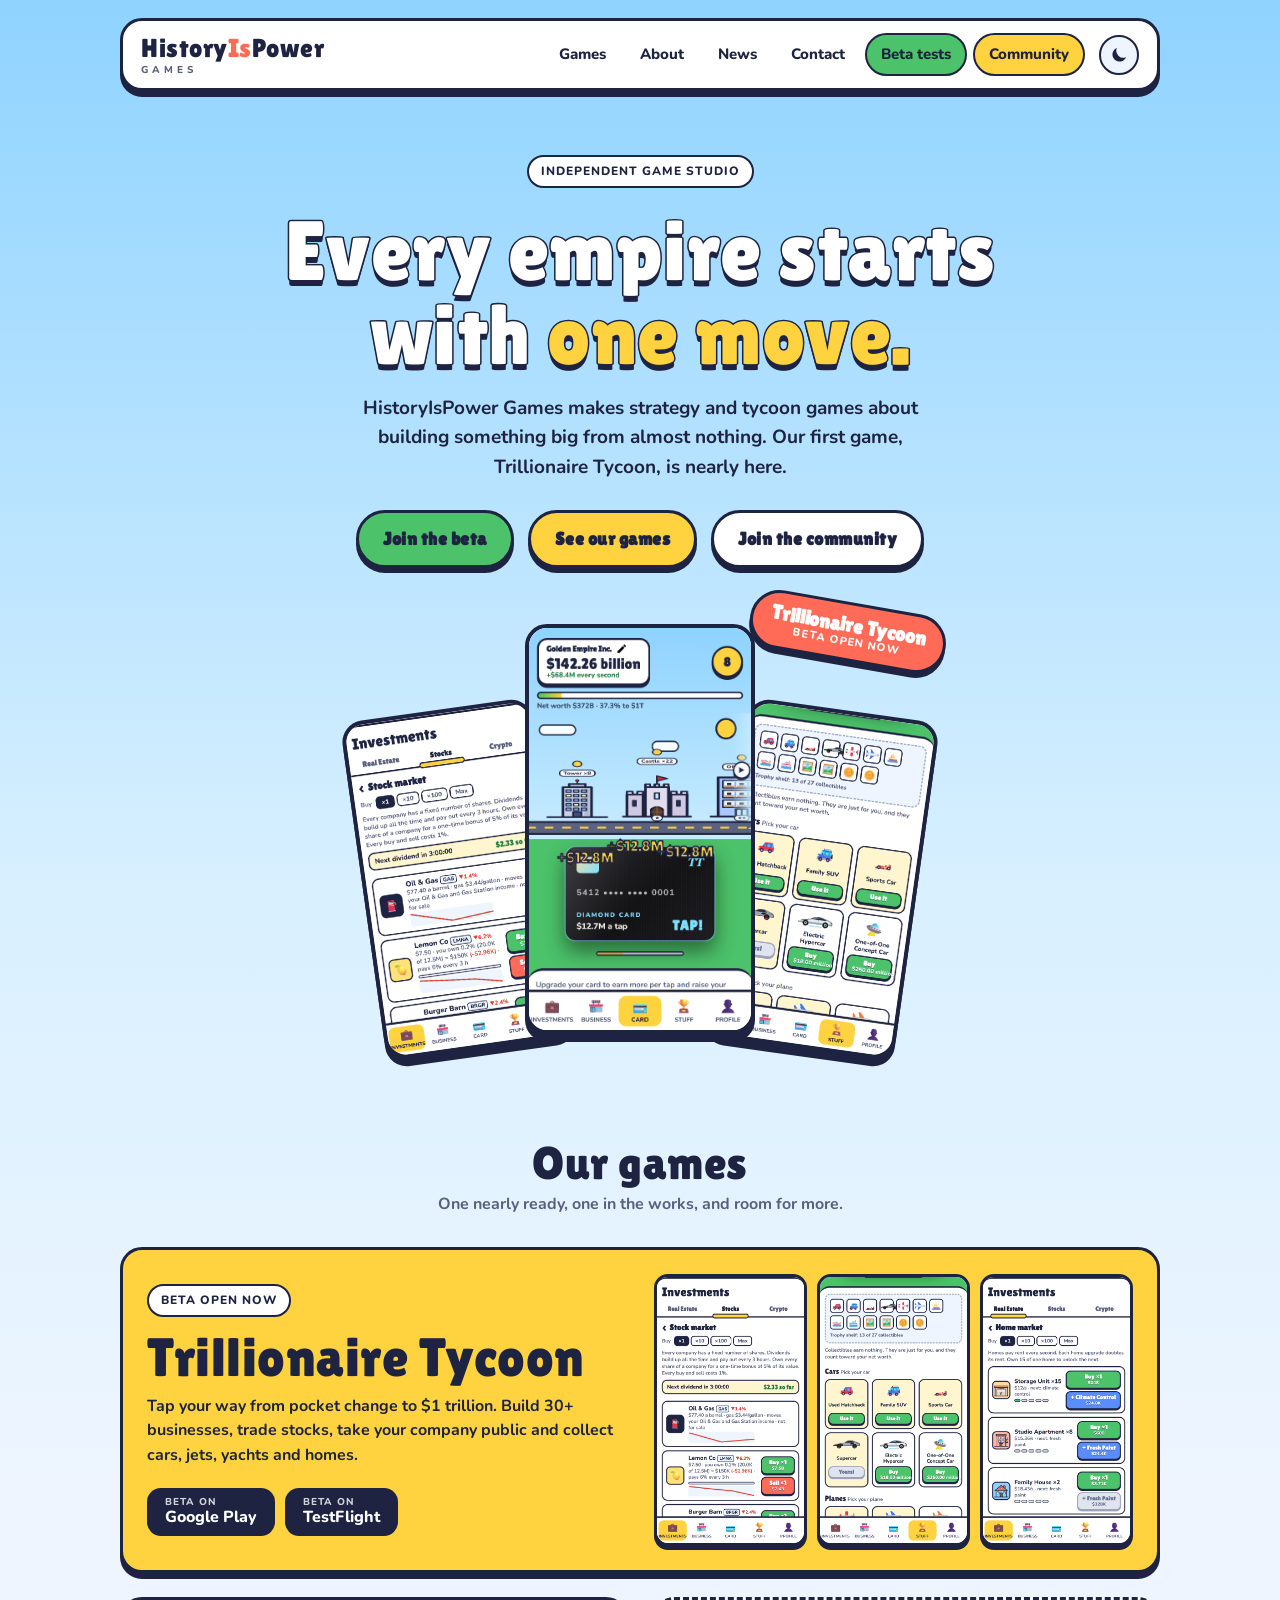
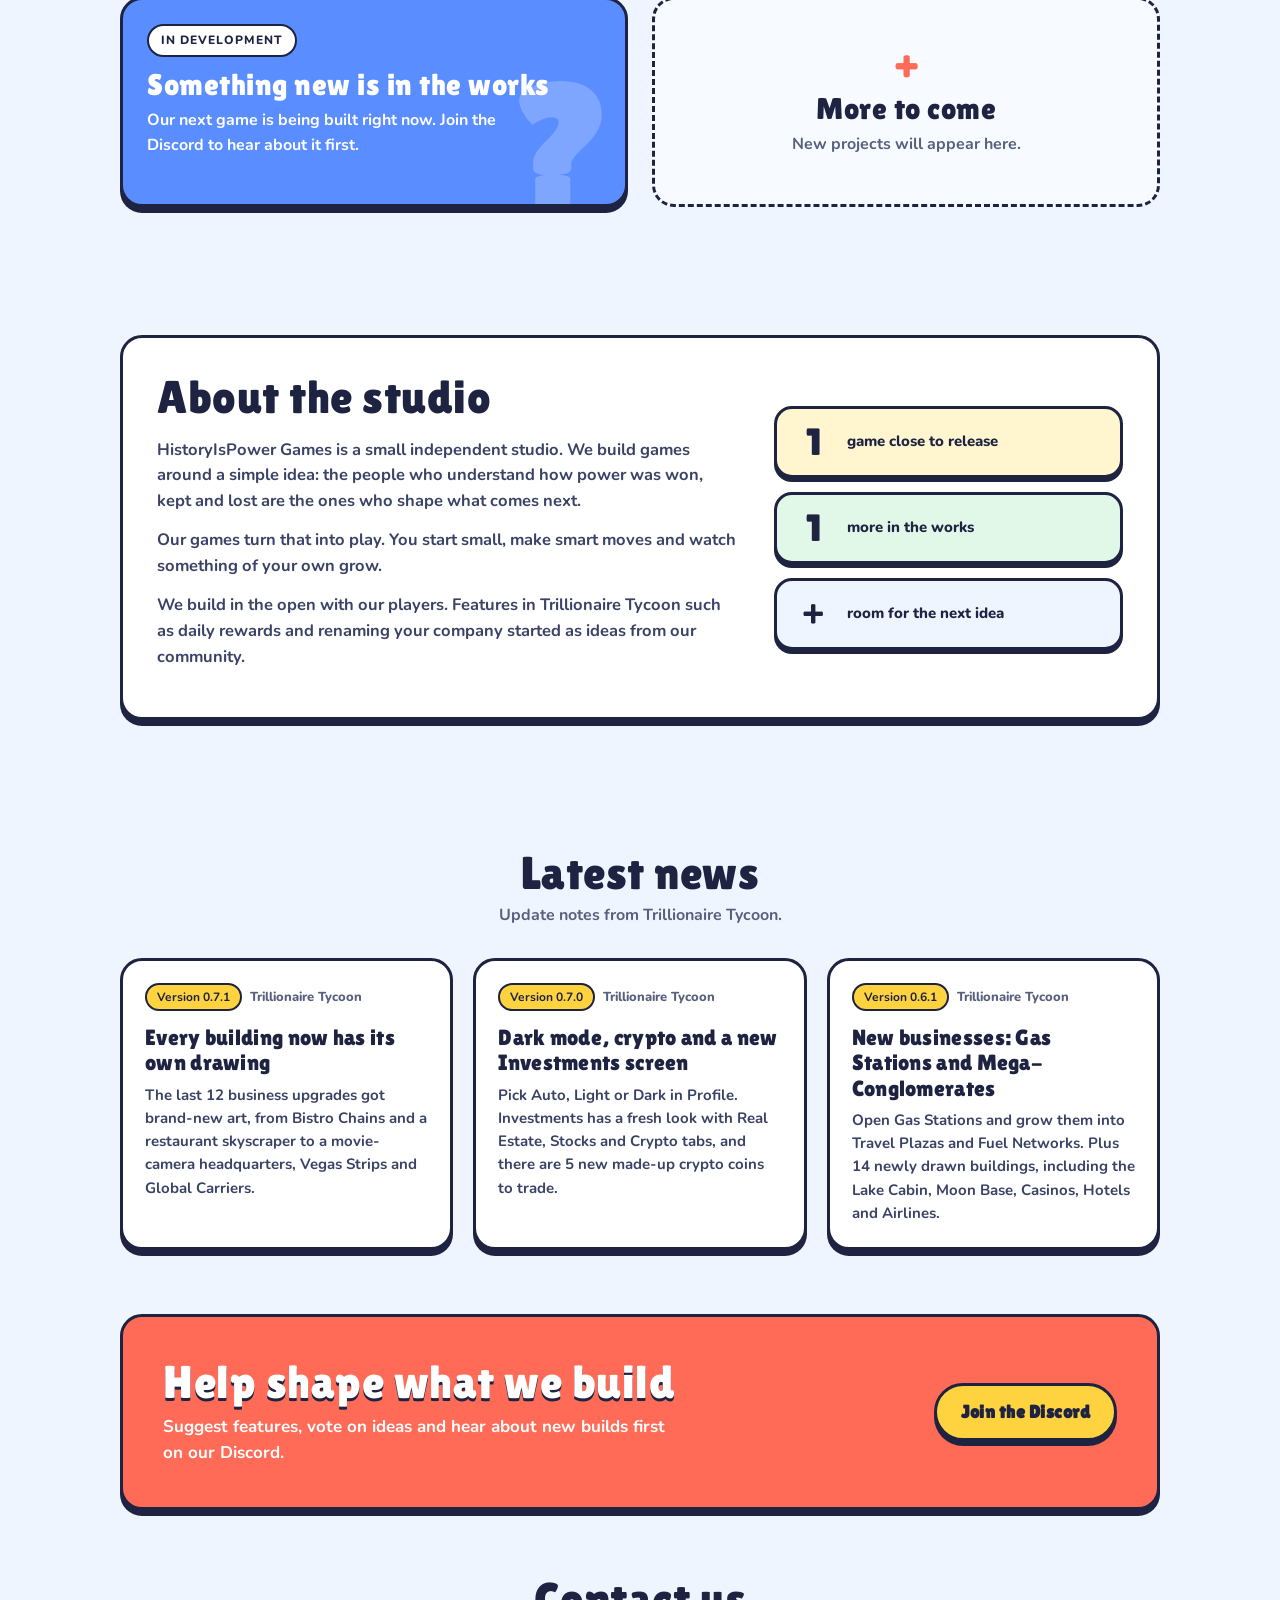
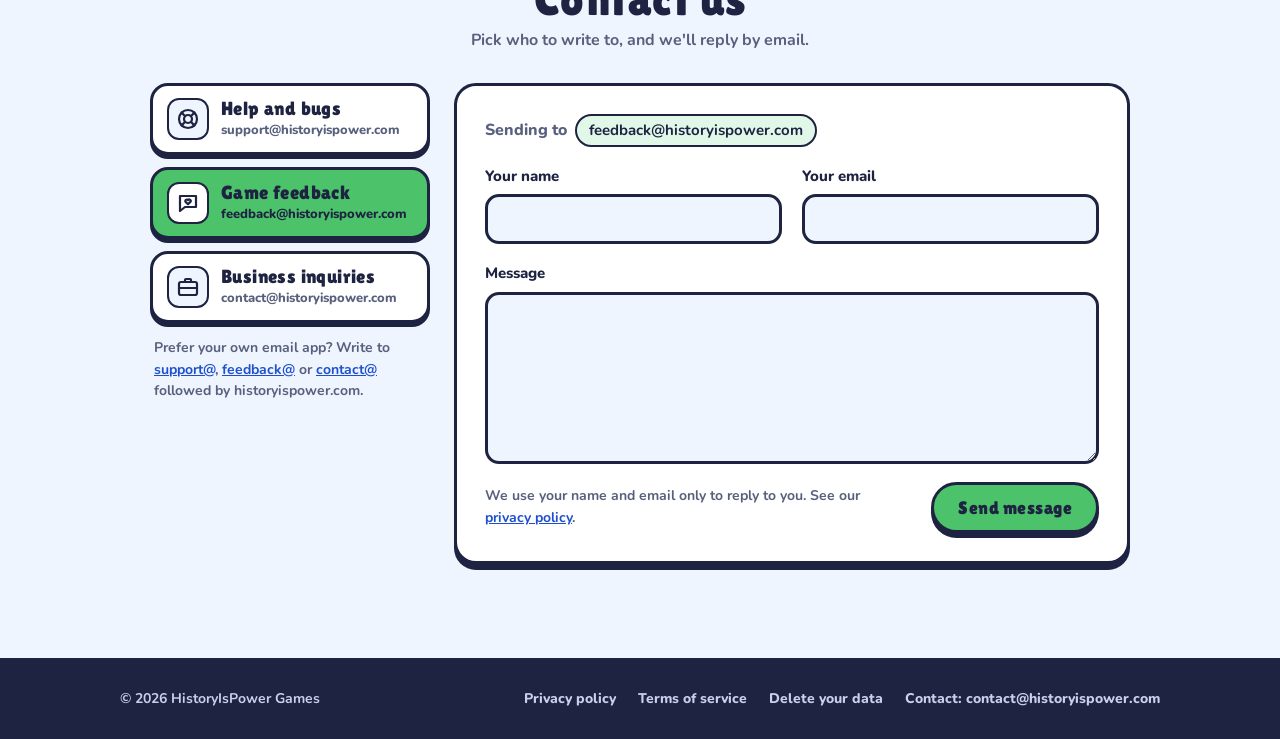
==== commit 35997f20: "Studio rename to HIP Games on the legal pages and site" ====
--- a/index.html
+++ b/index.html
@@ -3,10 +3,10 @@
 <head>
 <meta charset="utf-8">
 <meta name="viewport" content="width=device-width, initial-scale=1">
-<title>HistoryIsPower Entertainment | Independent game studio</title>
-<meta name="description" content="HistoryIsPower Entertainment makes strategy and tycoon games about building something big from almost nothing. Our first game, Trillionaire Tycoon, is coming soon to Google Play and the App Store.">
+<title>HistoryIsPower Games | Independent game studio</title>
+<meta name="description" content="HistoryIsPower Games makes strategy and tycoon games about building something big from almost nothing. Our first game, Trillionaire Tycoon, is coming soon to Google Play and the App Store.">
 <meta property="og:type" content="website">
-<meta property="og:title" content="HistoryIsPower Entertainment">
+<meta property="og:title" content="HistoryIsPower Games">
 <meta property="og:description" content="Independent game studio. Our first game, Trillionaire Tycoon, is coming soon.">
 <!-- SITE ADDRESS: https://historyispower.com/ here, in sitemap.xml, robots.txt and .htaccess -->
 <meta property="og:url" content="https://historyispower.com/">
@@ -27,9 +27,9 @@
 
 <header class="wrap">
   <div class="nav panel">
-    <a class="brand" href="index.html" aria-label="HistoryIsPower Entertainment, home">
+    <a class="brand" href="index.html" aria-label="HistoryIsPower Games, home">
       <b>History<i>Is</i>Power</b>
-      <small>ENTERTAINMENT</small>
+      <small>GAMES</small>
     </a>
     <nav class="links" id="links" aria-label="Main">
       <a href="#games">Games</a>
@@ -54,7 +54,7 @@
     <div class="hero" id="top">
       <span class="tag eyebrow">Independent game studio</span>
       <h1>Every empire starts with <em>one move.</em></h1>
-      <p class="lede">HistoryIsPower Entertainment makes strategy and tycoon games about building something big from almost nothing. Our first game, Trillionaire Tycoon, is nearly here.</p>
+      <p class="lede">HistoryIsPower Games makes strategy and tycoon games about building something big from almost nothing. Our first game, Trillionaire Tycoon, is nearly here.</p>
       <div class="btns">
         <a class="btn go" href="tests/">Join the beta</a>
         <a class="btn sun" href="#games">See our games</a>
@@ -117,7 +117,7 @@
       <div class="about panel">
         <div>
           <h2>About the studio</h2>
-          <p>HistoryIsPower Entertainment is a small independent studio. We build games around a simple idea: the people who understand how power was won, kept and lost are the ones who shape what comes next.</p>
+          <p>HistoryIsPower Games is a small independent studio. We build games around a simple idea: the people who understand how power was won, kept and lost are the ones who shape what comes next.</p>
           <p>Our games turn that into play. You start small, make smart moves and watch something of your own grow.</p>
           <p>We build in the open with our players. Features in Trillionaire Tycoon such as daily rewards and renaming your company started as ideas from our community.</p>
         </div>
@@ -235,7 +235,7 @@
 
 <footer>
   <div class="wrap foot">
-    <div>© 2026 HistoryIsPower Entertainment</div>
+    <div>© 2026 HistoryIsPower Games</div>
     <nav aria-label="Footer">
       <a href="privacy-policy.html">Privacy policy</a>
       <a href="terms-of-service.html">Terms of service</a>
@@ -245,6 +245,6 @@
   </div>
 </footer>
 
-<script src="script.js"></script>
+<script src="script.js?v=2"></script>
 </body>
 </html>
--- a/style.css
+++ b/style.css
@@ -1,4 +1,4 @@
-/* HistoryIsPower Entertainment: studio website (style B, Arcade).
+/* HistoryIsPower Games: studio website (style B, Arcade).
    Colours and fonts match Trillionaire Tycoon (see the game's style.css).
 
    Themes: light is the default. Dark follows the visitor's device setting, unless they picked a theme with the
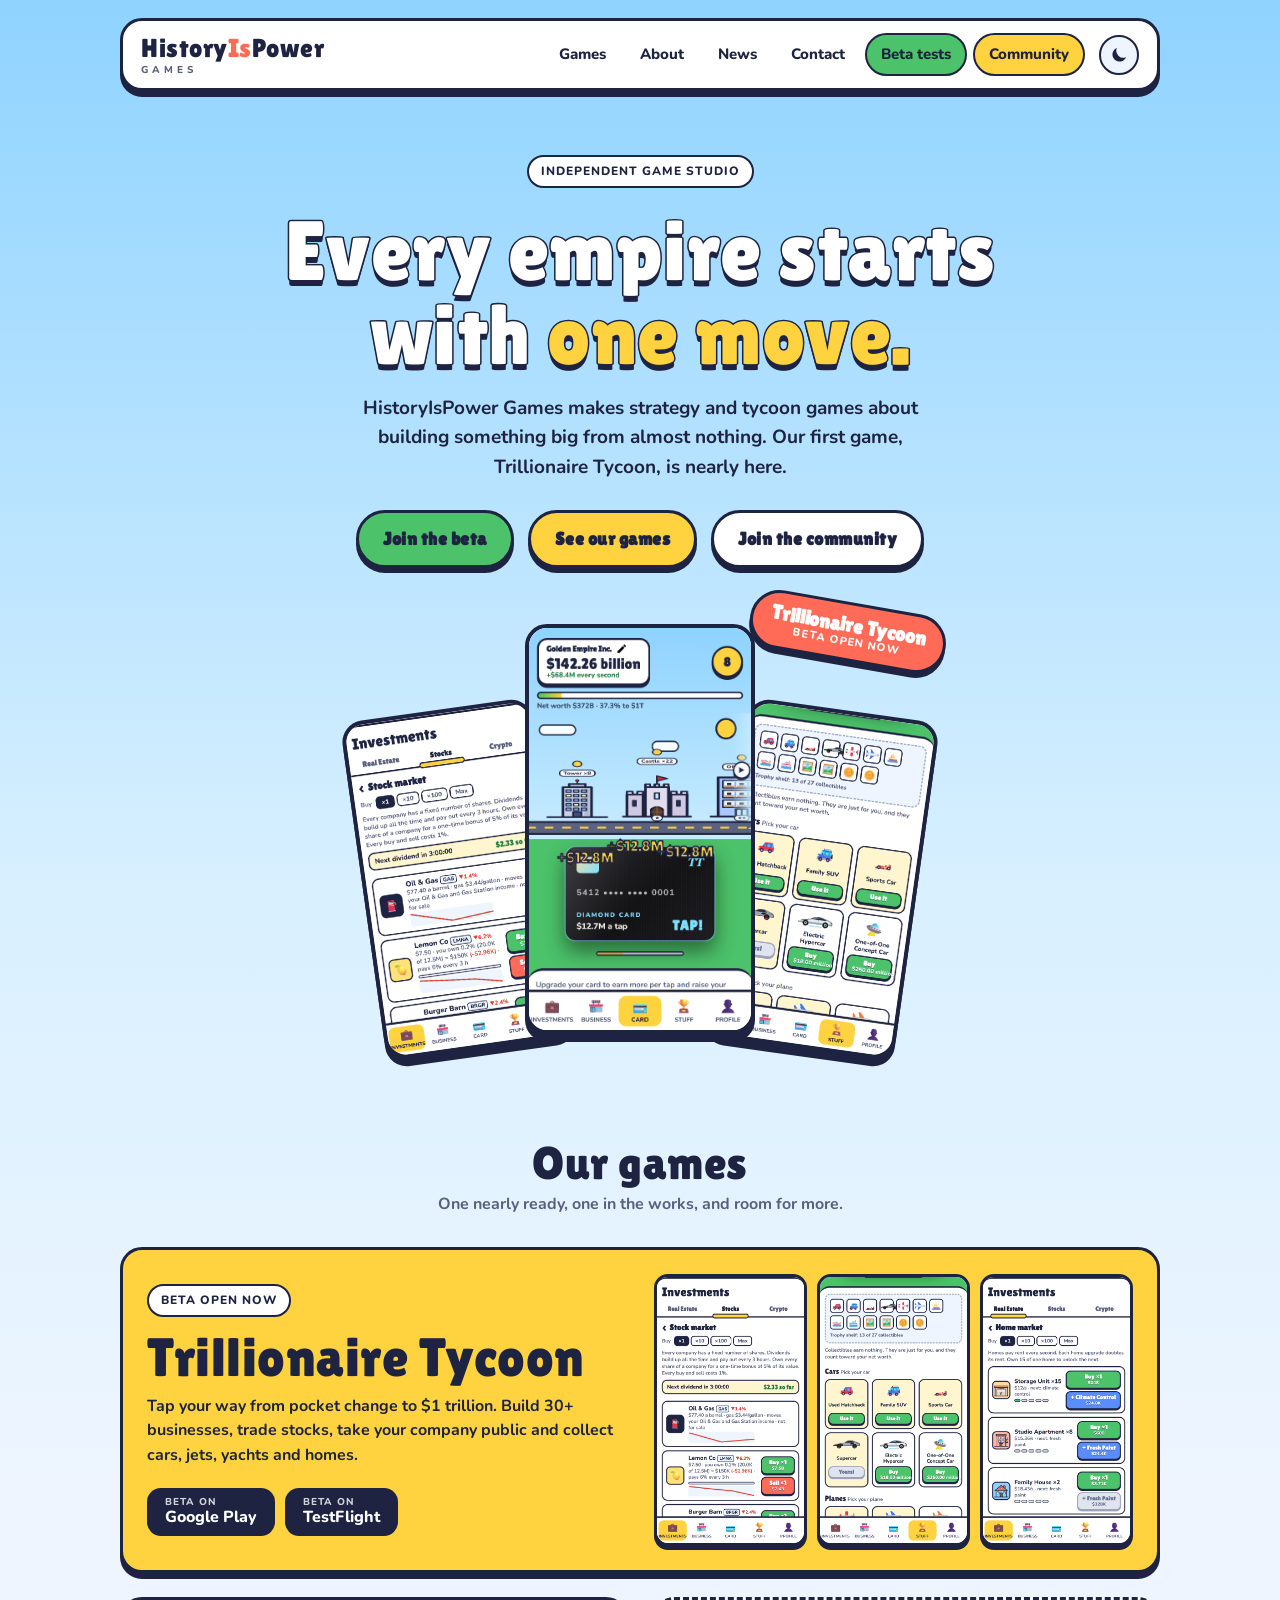
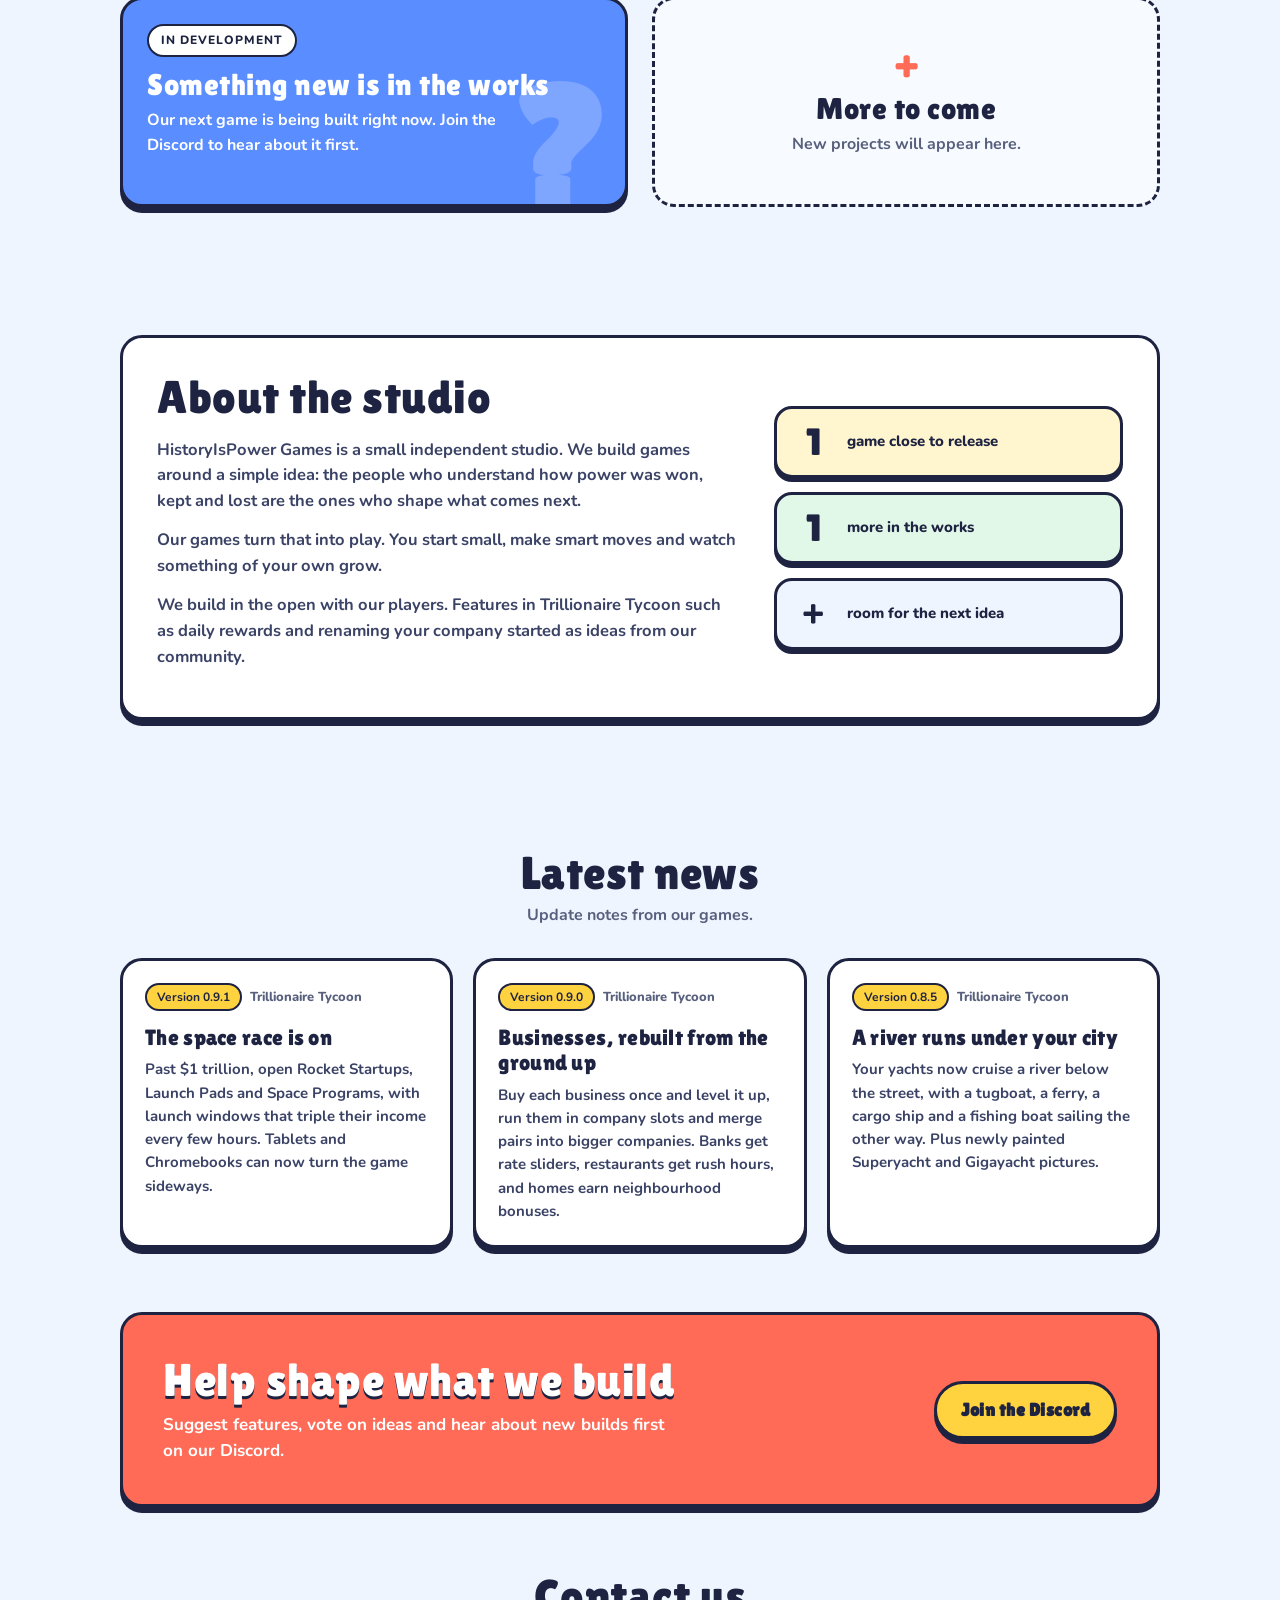
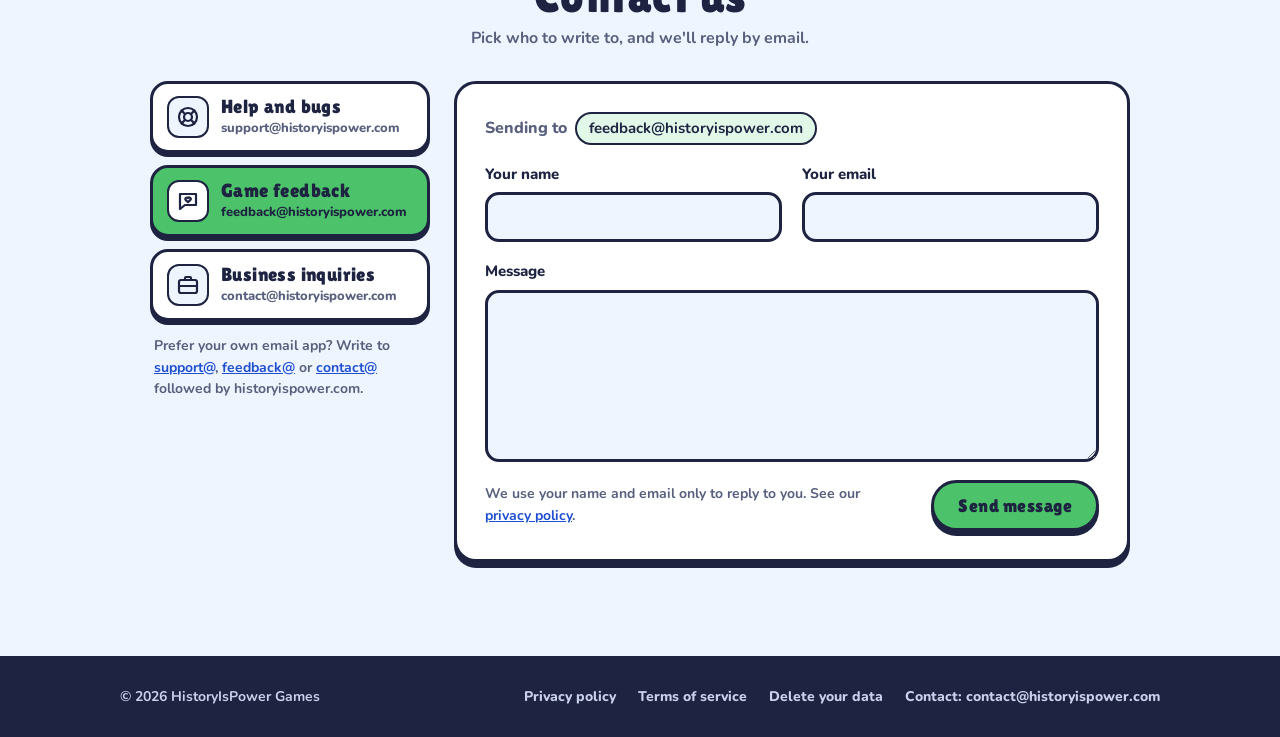
==== commit 83c5a4a8: "News: Trillionaire Tycoon 0.8.5, 0.9.0 and 0.9.1" ====
--- a/index.html
+++ b/index.html
@@ -134,25 +134,28 @@
     <div class="wrap">
       <div class="sec-head">
         <h2>Latest news</h2>
-        <p>Update notes from Trillionaire Tycoon.</p>
-      </div>
-      <!-- NEWS: newest first. To add one, copy an <article> block and put it at the top. -->
+        <p>Update notes from our games.</p>
+      </div>
+      <!-- NEWS: newest first, the newest 3 only. Added by tools\add-news.ps1 (the /site-news skill) for every new
+           3-part game version, before its snapshot. Keep the start/end markers: the script writes between them. -->
       <div class="news">
+        <!-- news:start -->
         <article class="item panel">
-          <div class="meta"><b>Version 0.7.1</b> Trillionaire Tycoon</div>
-          <h3>Every building now has its own drawing</h3>
-          <p>The last 12 business upgrades got brand-new art, from Bistro Chains and a restaurant skyscraper to a movie-camera headquarters, Vegas Strips and Global Carriers.</p>
+          <div class="meta"><b>Version 0.9.1</b> Trillionaire Tycoon</div>
+          <h3>The space race is on</h3>
+          <p>Past $1 trillion, open Rocket Startups, Launch Pads and Space Programs, with launch windows that triple their income every few hours. Tablets and Chromebooks can now turn the game sideways.</p>
         </article>
         <article class="item panel">
-          <div class="meta"><b>Version 0.7.0</b> Trillionaire Tycoon</div>
-          <h3>Dark mode, crypto and a new Investments screen</h3>
-          <p>Pick Auto, Light or Dark in Profile. Investments has a fresh look with Real Estate, Stocks and Crypto tabs, and there are 5 new made-up crypto coins to trade.</p>
+          <div class="meta"><b>Version 0.9.0</b> Trillionaire Tycoon</div>
+          <h3>Businesses, rebuilt from the ground up</h3>
+          <p>Buy each business once and level it up, run them in company slots and merge pairs into bigger companies. Banks get rate sliders, restaurants get rush hours, and homes earn neighbourhood bonuses.</p>
         </article>
         <article class="item panel">
-          <div class="meta"><b>Version 0.6.1</b> Trillionaire Tycoon</div>
-          <h3>New businesses: Gas Stations and Mega-Conglomerates</h3>
-          <p>Open Gas Stations and grow them into Travel Plazas and Fuel Networks. Plus 14 newly drawn buildings, including the Lake Cabin, Moon Base, Casinos, Hotels and Airlines.</p>
-        </article>
+          <div class="meta"><b>Version 0.8.5</b> Trillionaire Tycoon</div>
+          <h3>A river runs under your city</h3>
+          <p>Your yachts now cruise a river below the street, with a tugboat, a ferry, a cargo ship and a fishing boat sailing the other way. Plus newly painted Superyacht and Gigayacht pictures.</p>
+        </article>
+        <!-- news:end -->
       </div>
     </div>
   </section>
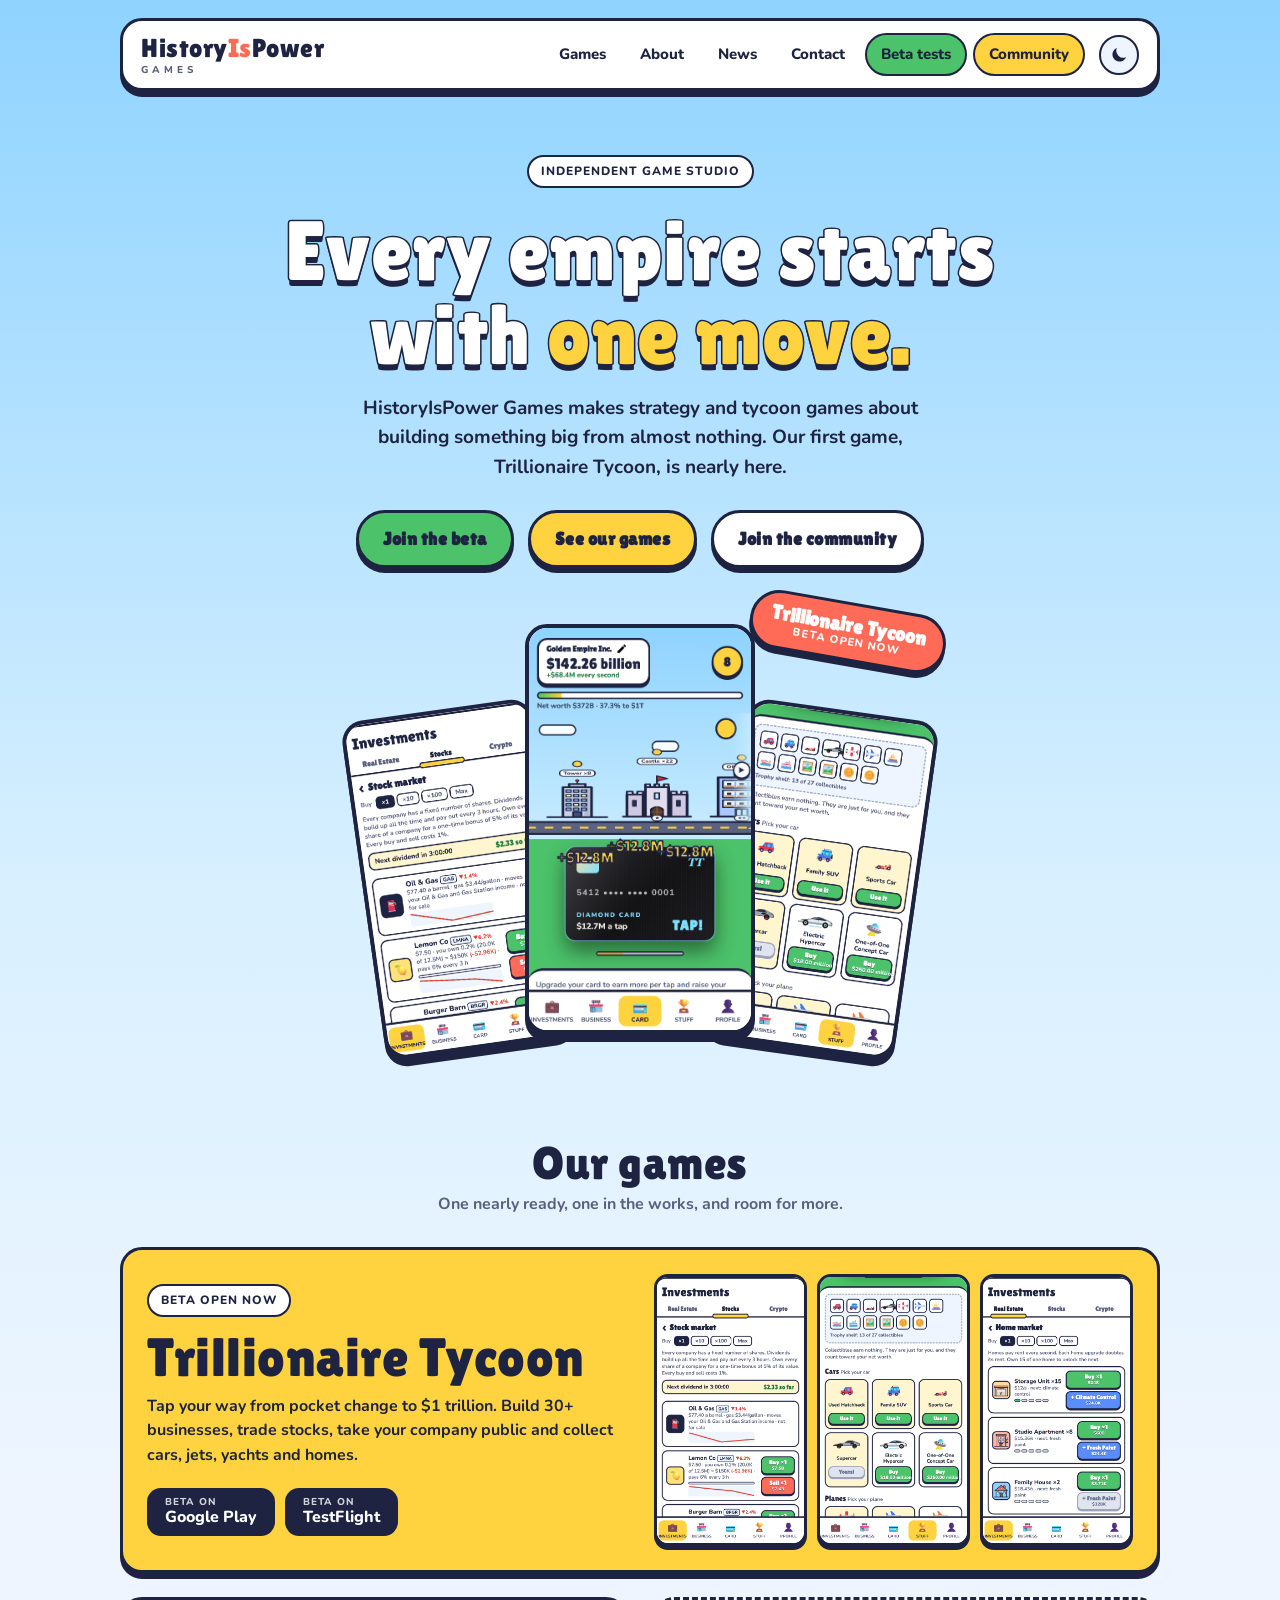
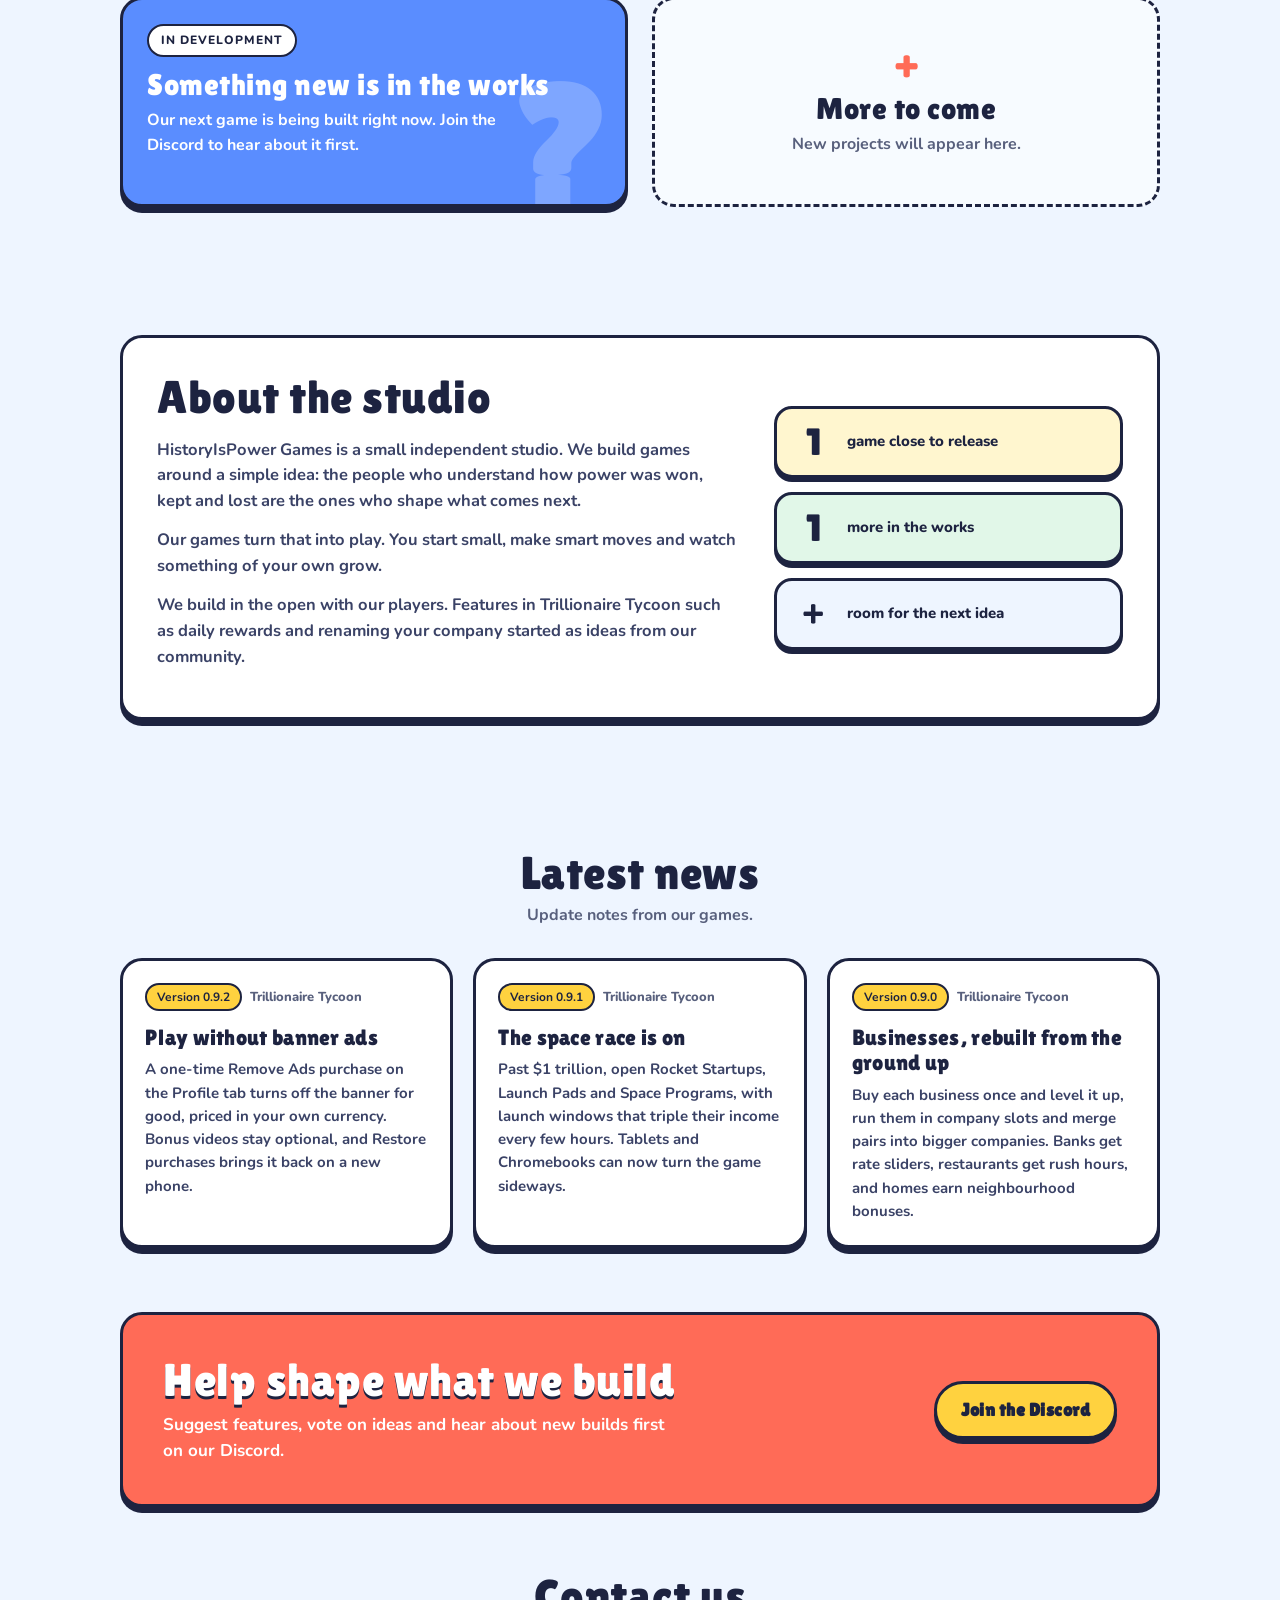
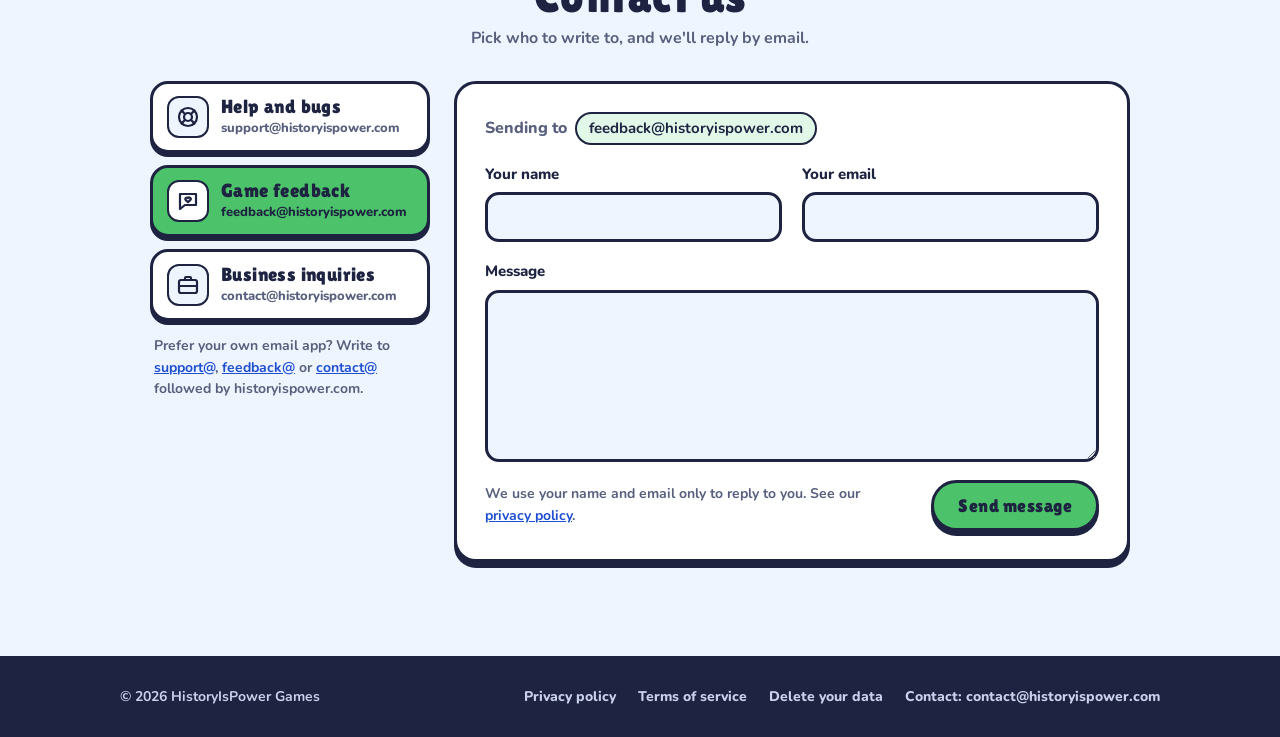
==== commit 1461b843: "News: Trillionaire Tycoon 0.9.2; legal pages cover the Remove Ads purchase" ====
--- a/index.html
+++ b/index.html
@@ -141,6 +141,11 @@
       <div class="news">
         <!-- news:start -->
         <article class="item panel">
+          <div class="meta"><b>Version 0.9.2</b> Trillionaire Tycoon</div>
+          <h3>Play without banner ads</h3>
+          <p>A one-time Remove Ads purchase on the Profile tab turns off the banner for good, priced in your own currency. Bonus videos stay optional, and Restore purchases brings it back on a new phone.</p>
+        </article>
+        <article class="item panel">
           <div class="meta"><b>Version 0.9.1</b> Trillionaire Tycoon</div>
           <h3>The space race is on</h3>
           <p>Past $1 trillion, open Rocket Startups, Launch Pads and Space Programs, with launch windows that triple their income every few hours. Tablets and Chromebooks can now turn the game sideways.</p>
@@ -149,11 +154,6 @@
           <div class="meta"><b>Version 0.9.0</b> Trillionaire Tycoon</div>
           <h3>Businesses, rebuilt from the ground up</h3>
           <p>Buy each business once and level it up, run them in company slots and merge pairs into bigger companies. Banks get rate sliders, restaurants get rush hours, and homes earn neighbourhood bonuses.</p>
-        </article>
-        <article class="item panel">
-          <div class="meta"><b>Version 0.8.5</b> Trillionaire Tycoon</div>
-          <h3>A river runs under your city</h3>
-          <p>Your yachts now cruise a river below the street, with a tugboat, a ferry, a cargo ship and a fishing boat sailing the other way. Plus newly painted Superyacht and Gigayacht pictures.</p>
         </article>
         <!-- news:end -->
       </div>
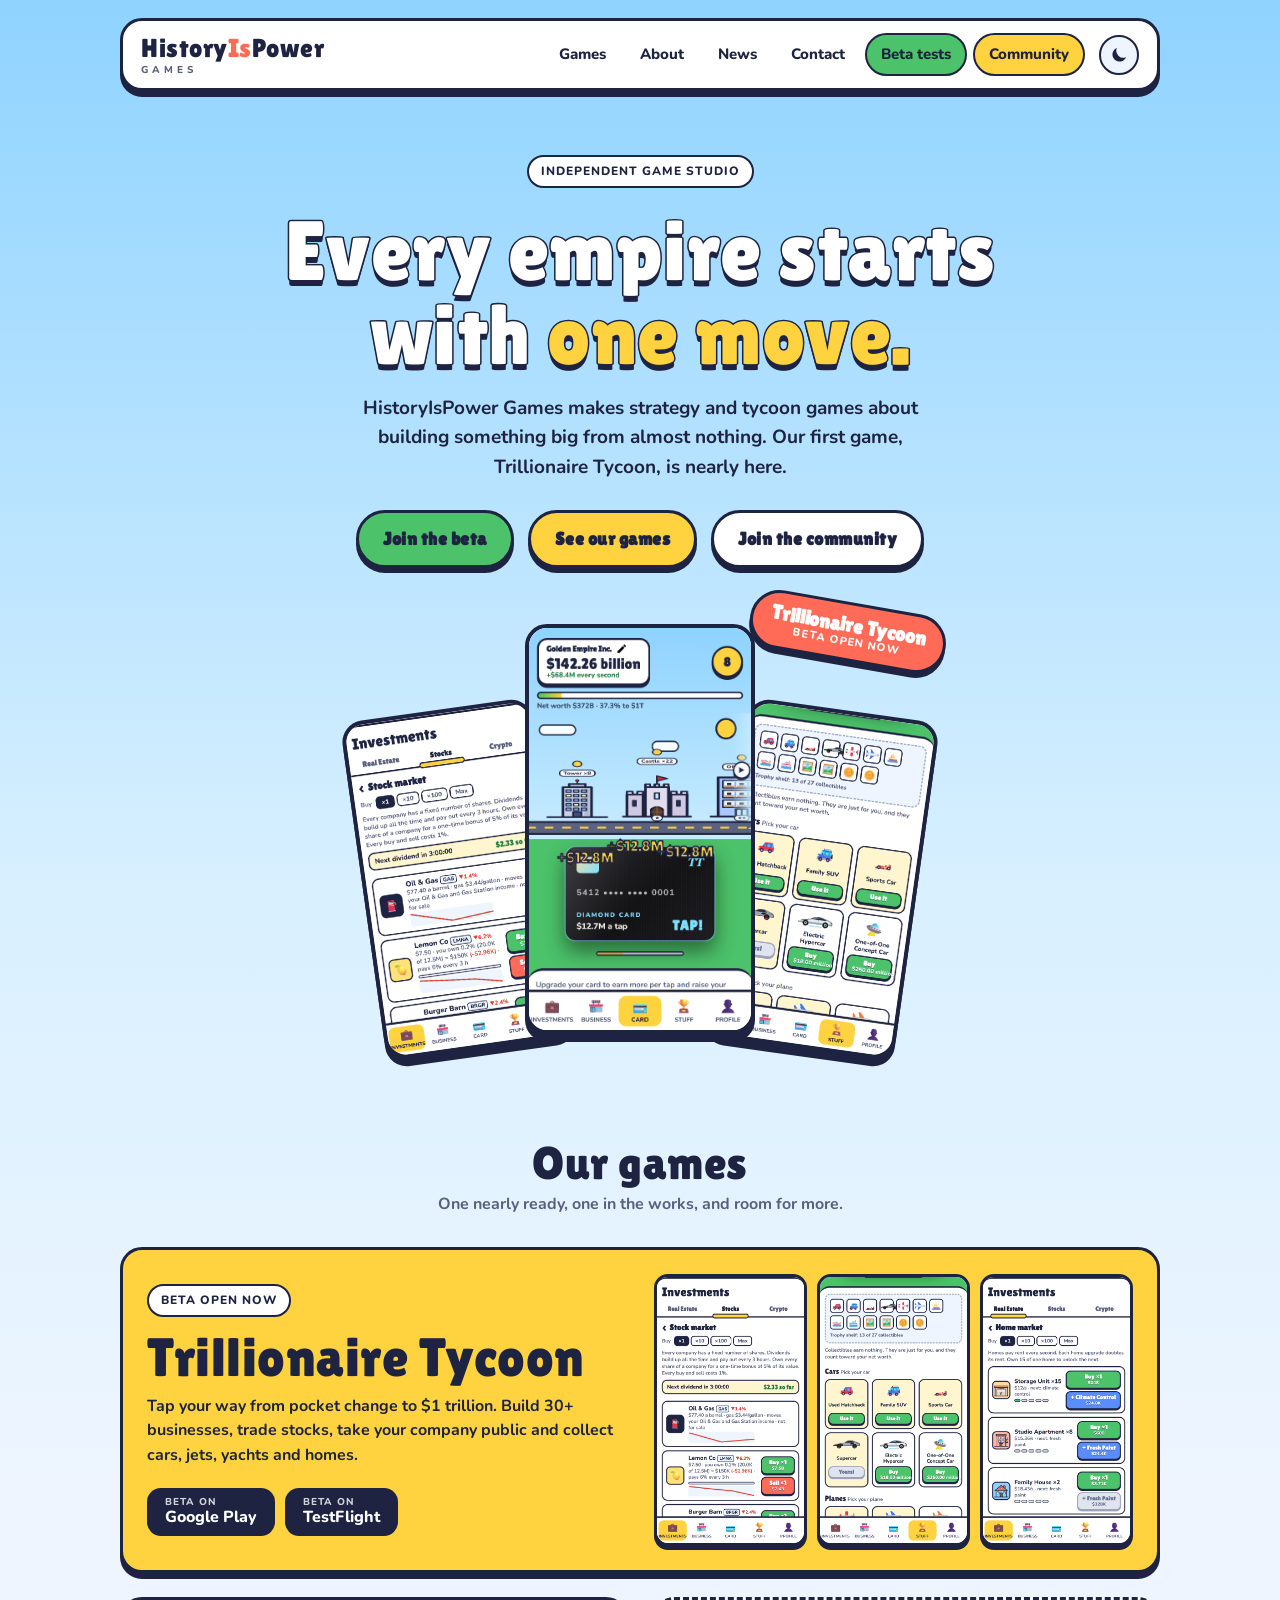
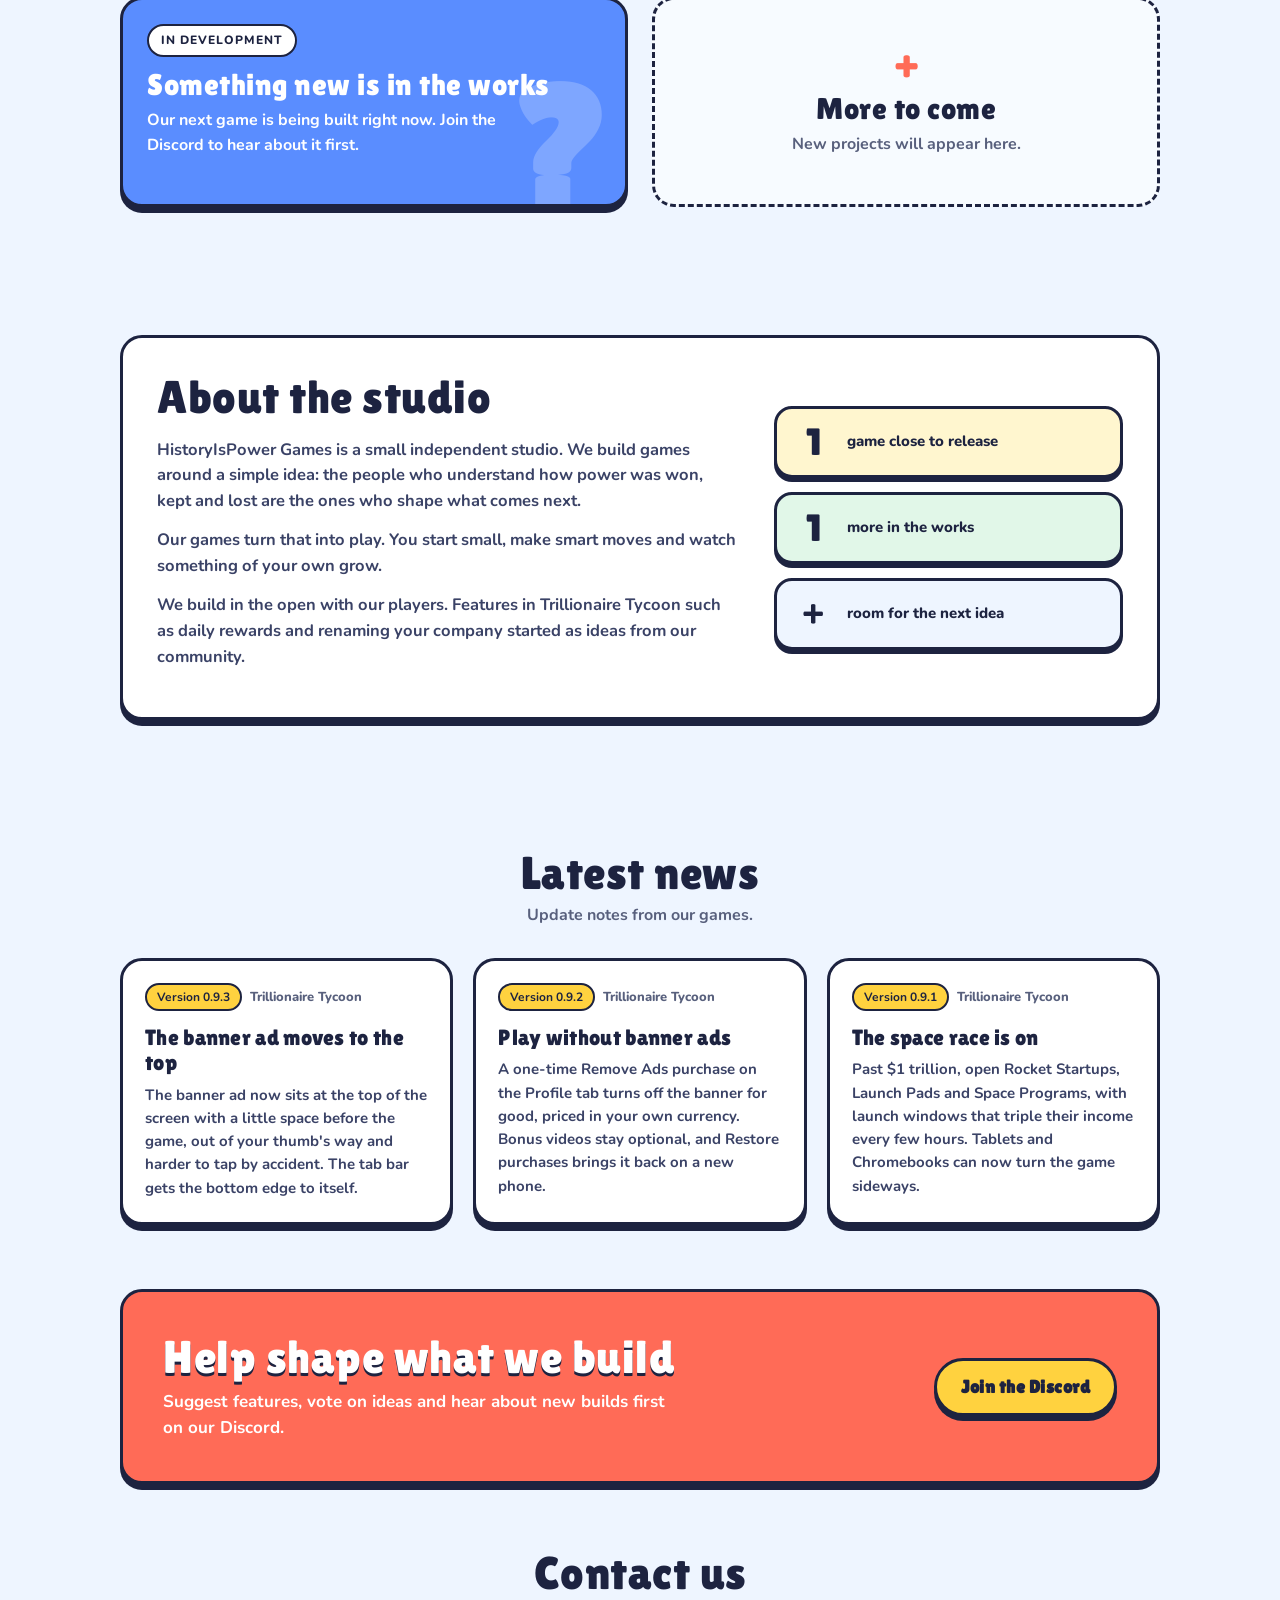
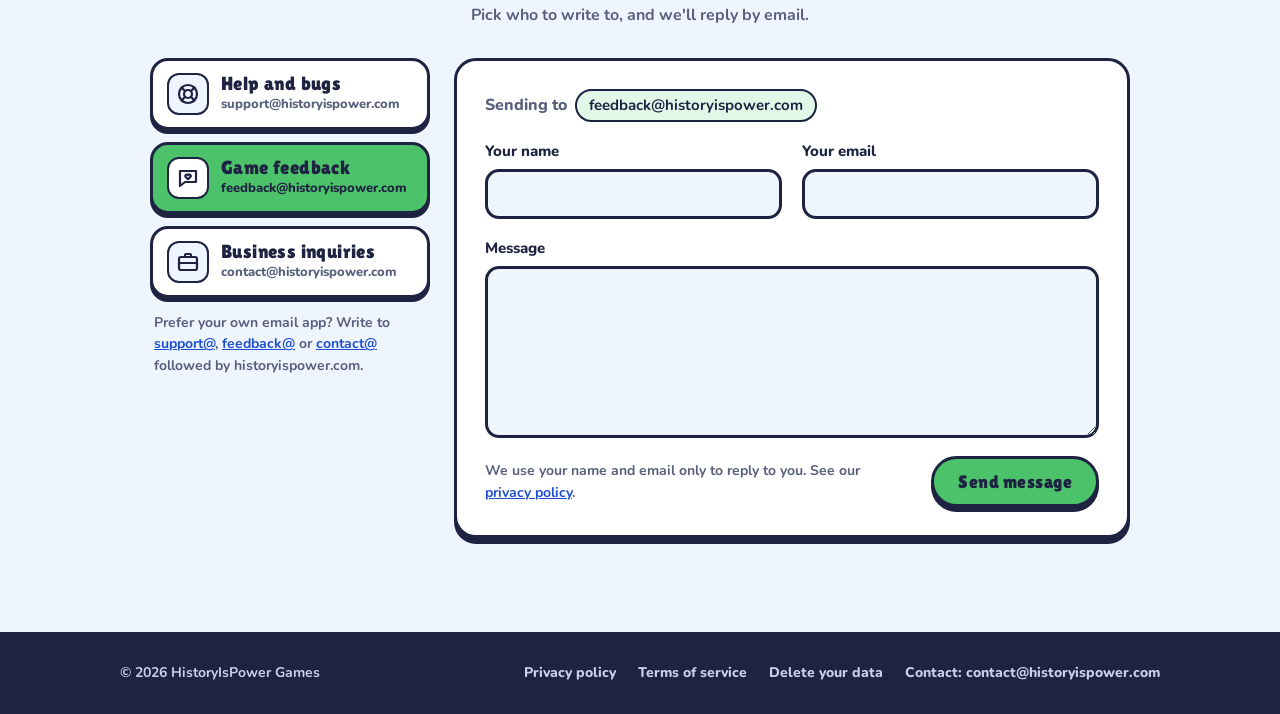
==== commit 662274f5: "News: Trillionaire Tycoon 0.9.3; privacy policy: banner at the top" ====
--- a/index.html
+++ b/index.html
@@ -141,6 +141,11 @@
       <div class="news">
         <!-- news:start -->
         <article class="item panel">
+          <div class="meta"><b>Version 0.9.3</b> Trillionaire Tycoon</div>
+          <h3>The banner ad moves to the top</h3>
+          <p>The banner ad now sits at the top of the screen with a little space before the game, out of your thumb's way and harder to tap by accident. The tab bar gets the bottom edge to itself.</p>
+        </article>
+        <article class="item panel">
           <div class="meta"><b>Version 0.9.2</b> Trillionaire Tycoon</div>
           <h3>Play without banner ads</h3>
           <p>A one-time Remove Ads purchase on the Profile tab turns off the banner for good, priced in your own currency. Bonus videos stay optional, and Restore purchases brings it back on a new phone.</p>
@@ -149,11 +154,6 @@
           <div class="meta"><b>Version 0.9.1</b> Trillionaire Tycoon</div>
           <h3>The space race is on</h3>
           <p>Past $1 trillion, open Rocket Startups, Launch Pads and Space Programs, with launch windows that triple their income every few hours. Tablets and Chromebooks can now turn the game sideways.</p>
-        </article>
-        <article class="item panel">
-          <div class="meta"><b>Version 0.9.0</b> Trillionaire Tycoon</div>
-          <h3>Businesses, rebuilt from the ground up</h3>
-          <p>Buy each business once and level it up, run them in company slots and merge pairs into bigger companies. Banks get rate sliders, restaurants get rush hours, and homes earn neighbourhood bonuses.</p>
         </article>
         <!-- news:end -->
       </div>
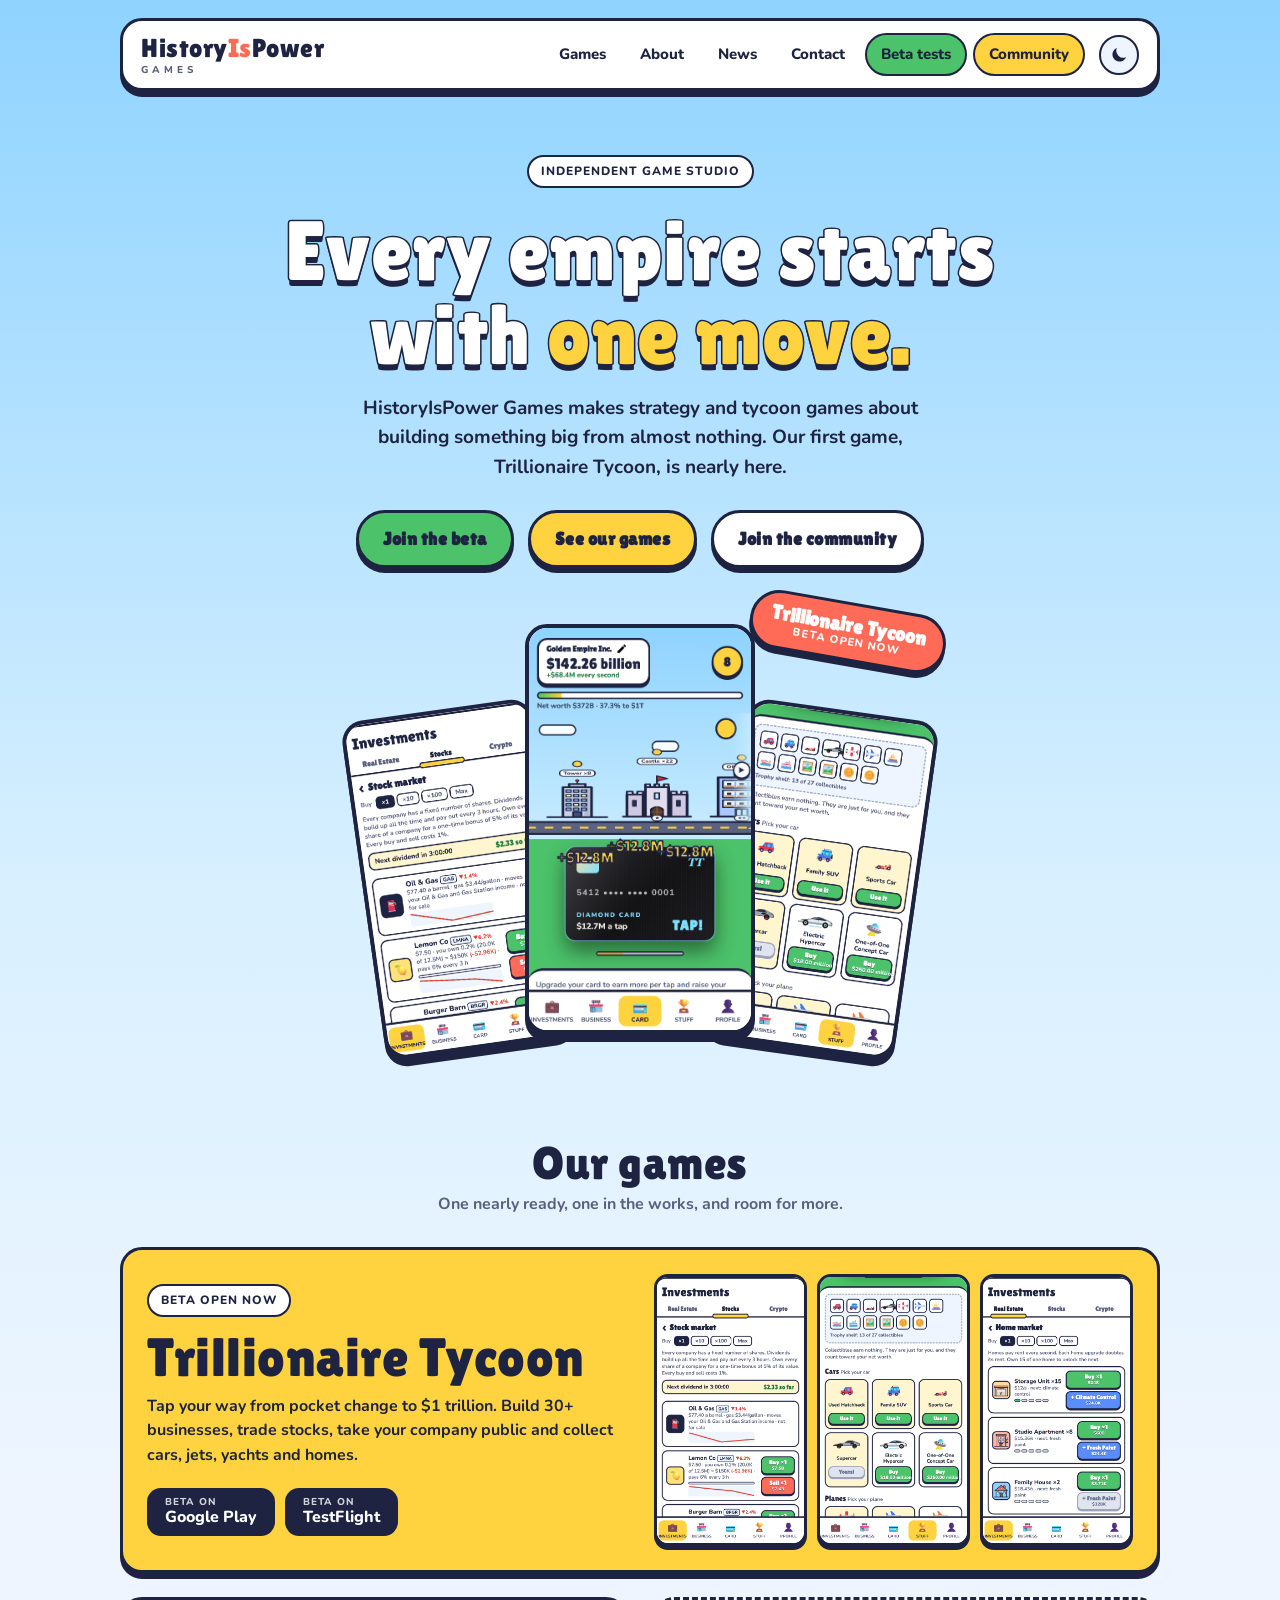
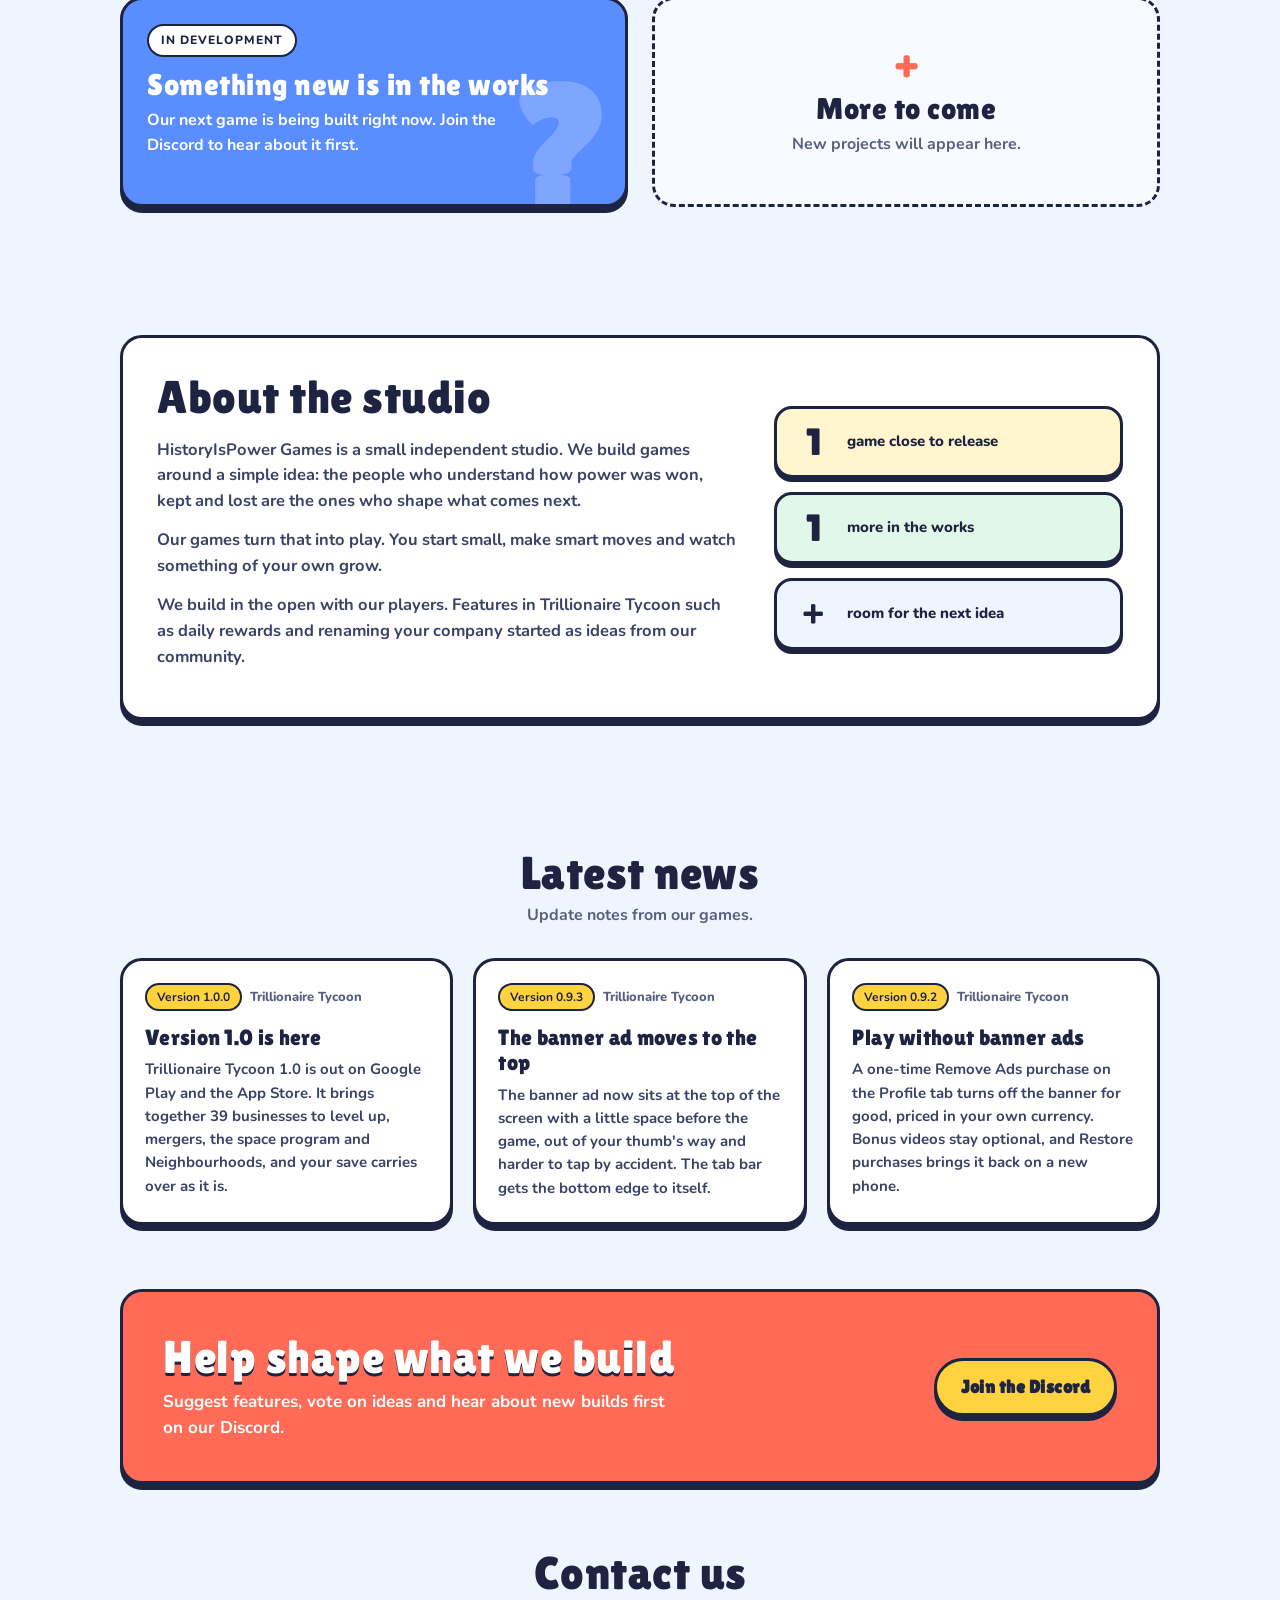
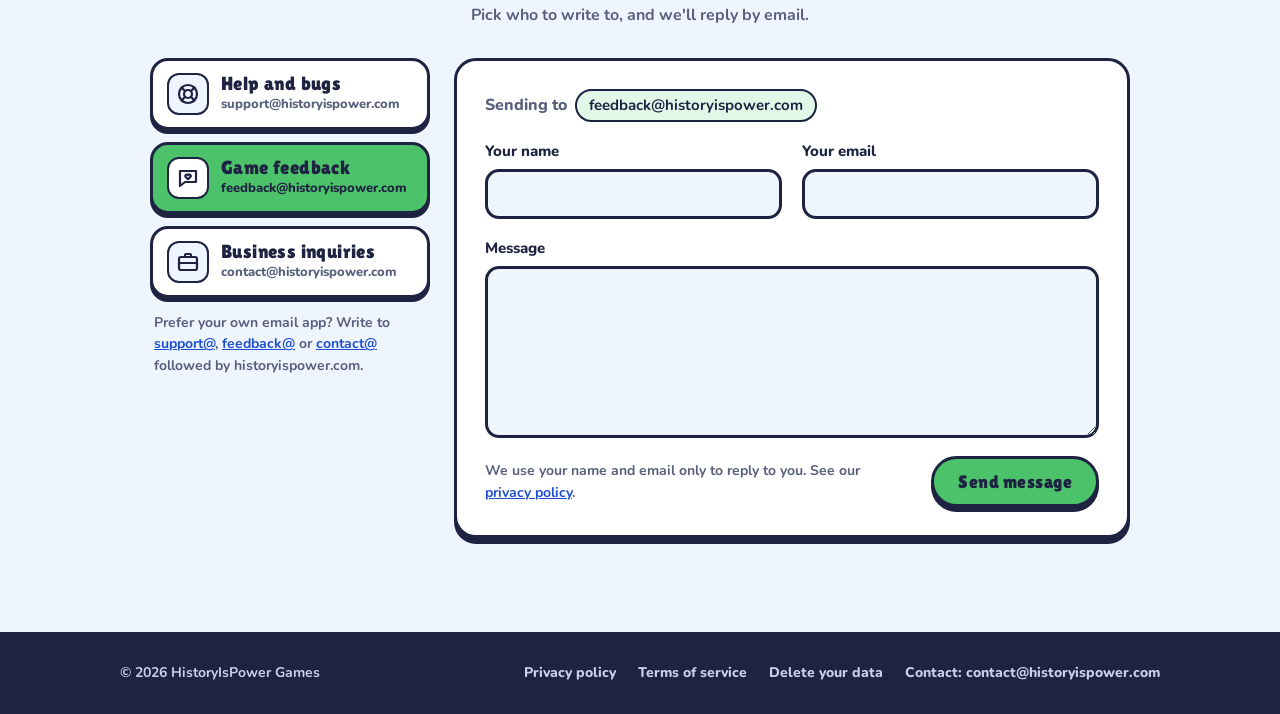
==== commit fb2a40c2: "News: Trillionaire Tycoon 1.0.0" ====
--- a/index.html
+++ b/index.html
@@ -141,6 +141,11 @@
       <div class="news">
         <!-- news:start -->
         <article class="item panel">
+          <div class="meta"><b>Version 1.0.0</b> Trillionaire Tycoon</div>
+          <h3>Version 1.0 is here</h3>
+          <p>Trillionaire Tycoon 1.0 is out on Google Play and the App Store. It brings together 39 businesses to level up, mergers, the space program and Neighbourhoods, and your save carries over as it is.</p>
+        </article>
+        <article class="item panel">
           <div class="meta"><b>Version 0.9.3</b> Trillionaire Tycoon</div>
           <h3>The banner ad moves to the top</h3>
           <p>The banner ad now sits at the top of the screen with a little space before the game, out of your thumb's way and harder to tap by accident. The tab bar gets the bottom edge to itself.</p>
@@ -149,11 +154,6 @@
           <div class="meta"><b>Version 0.9.2</b> Trillionaire Tycoon</div>
           <h3>Play without banner ads</h3>
           <p>A one-time Remove Ads purchase on the Profile tab turns off the banner for good, priced in your own currency. Bonus videos stay optional, and Restore purchases brings it back on a new phone.</p>
-        </article>
-        <article class="item panel">
-          <div class="meta"><b>Version 0.9.1</b> Trillionaire Tycoon</div>
-          <h3>The space race is on</h3>
-          <p>Past $1 trillion, open Rocket Startups, Launch Pads and Space Programs, with launch windows that triple their income every few hours. Tablets and Chromebooks can now turn the game sideways.</p>
         </article>
         <!-- news:end -->
       </div>
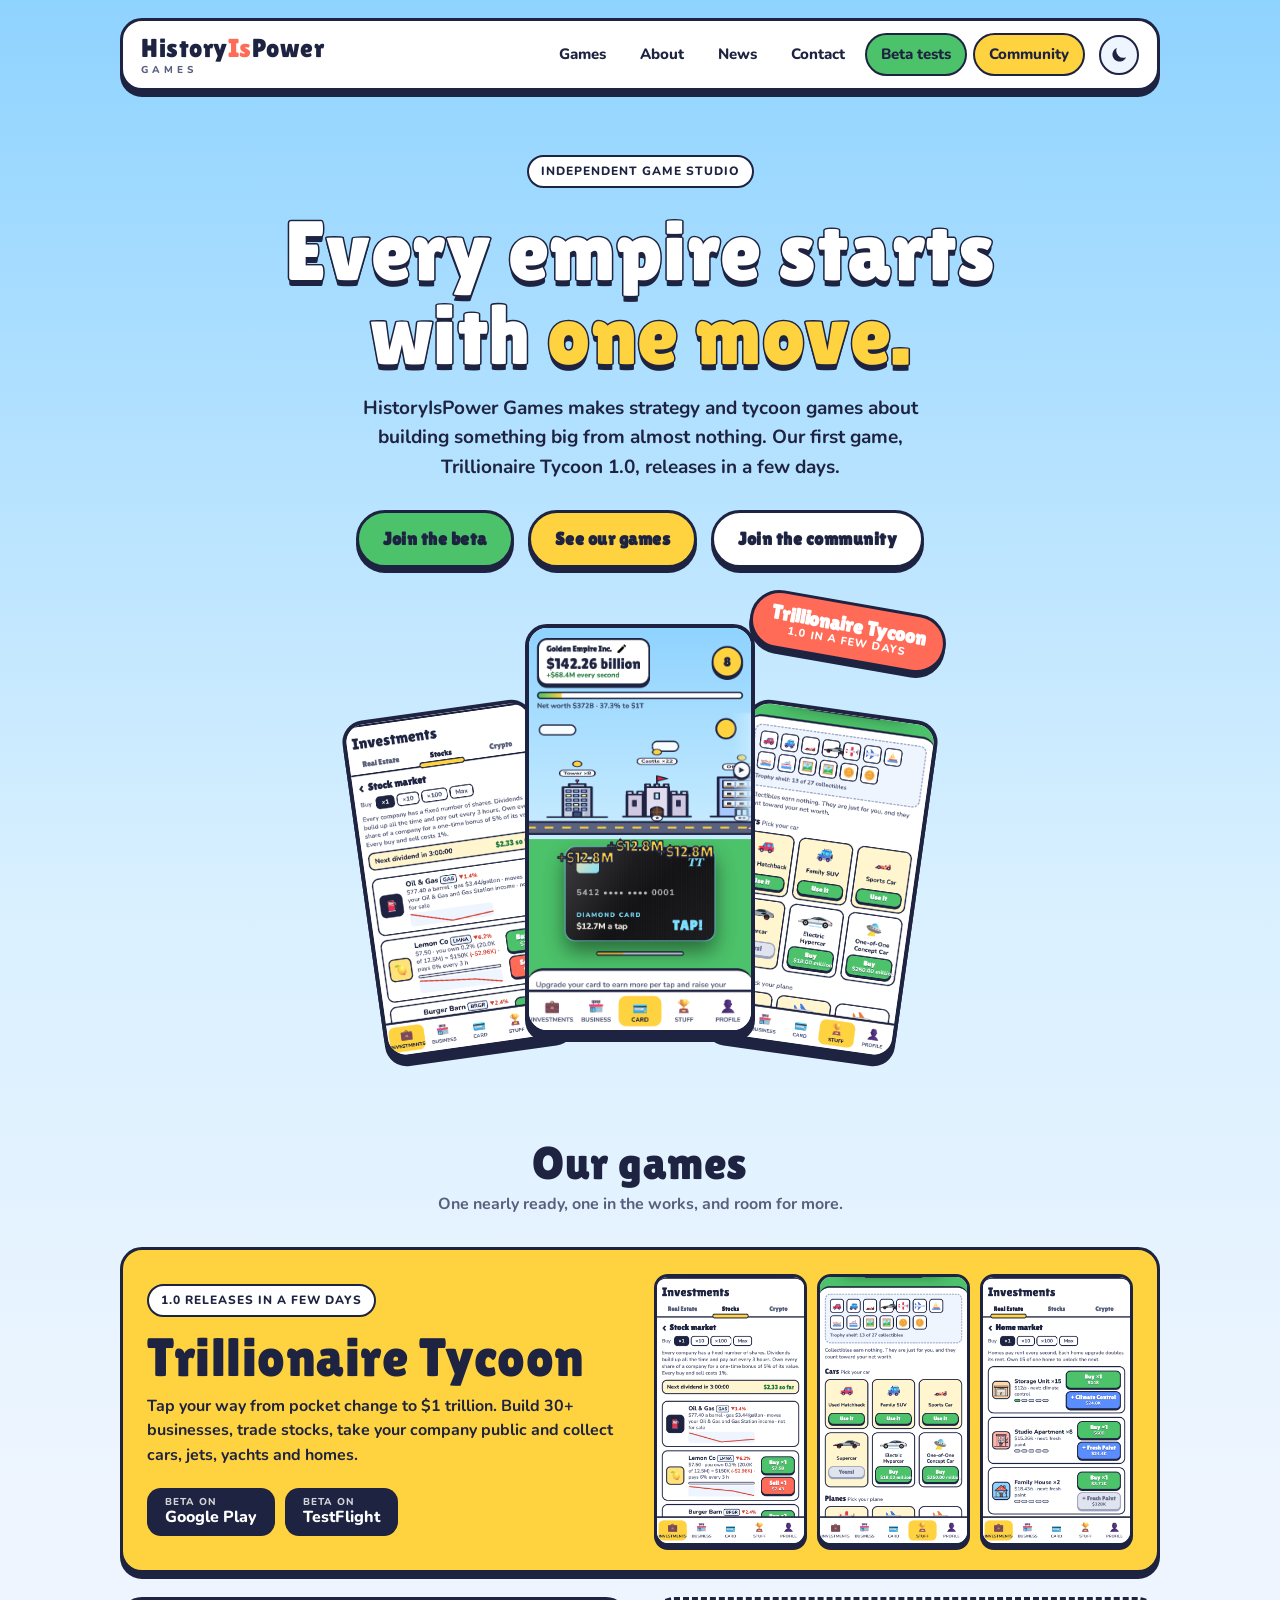
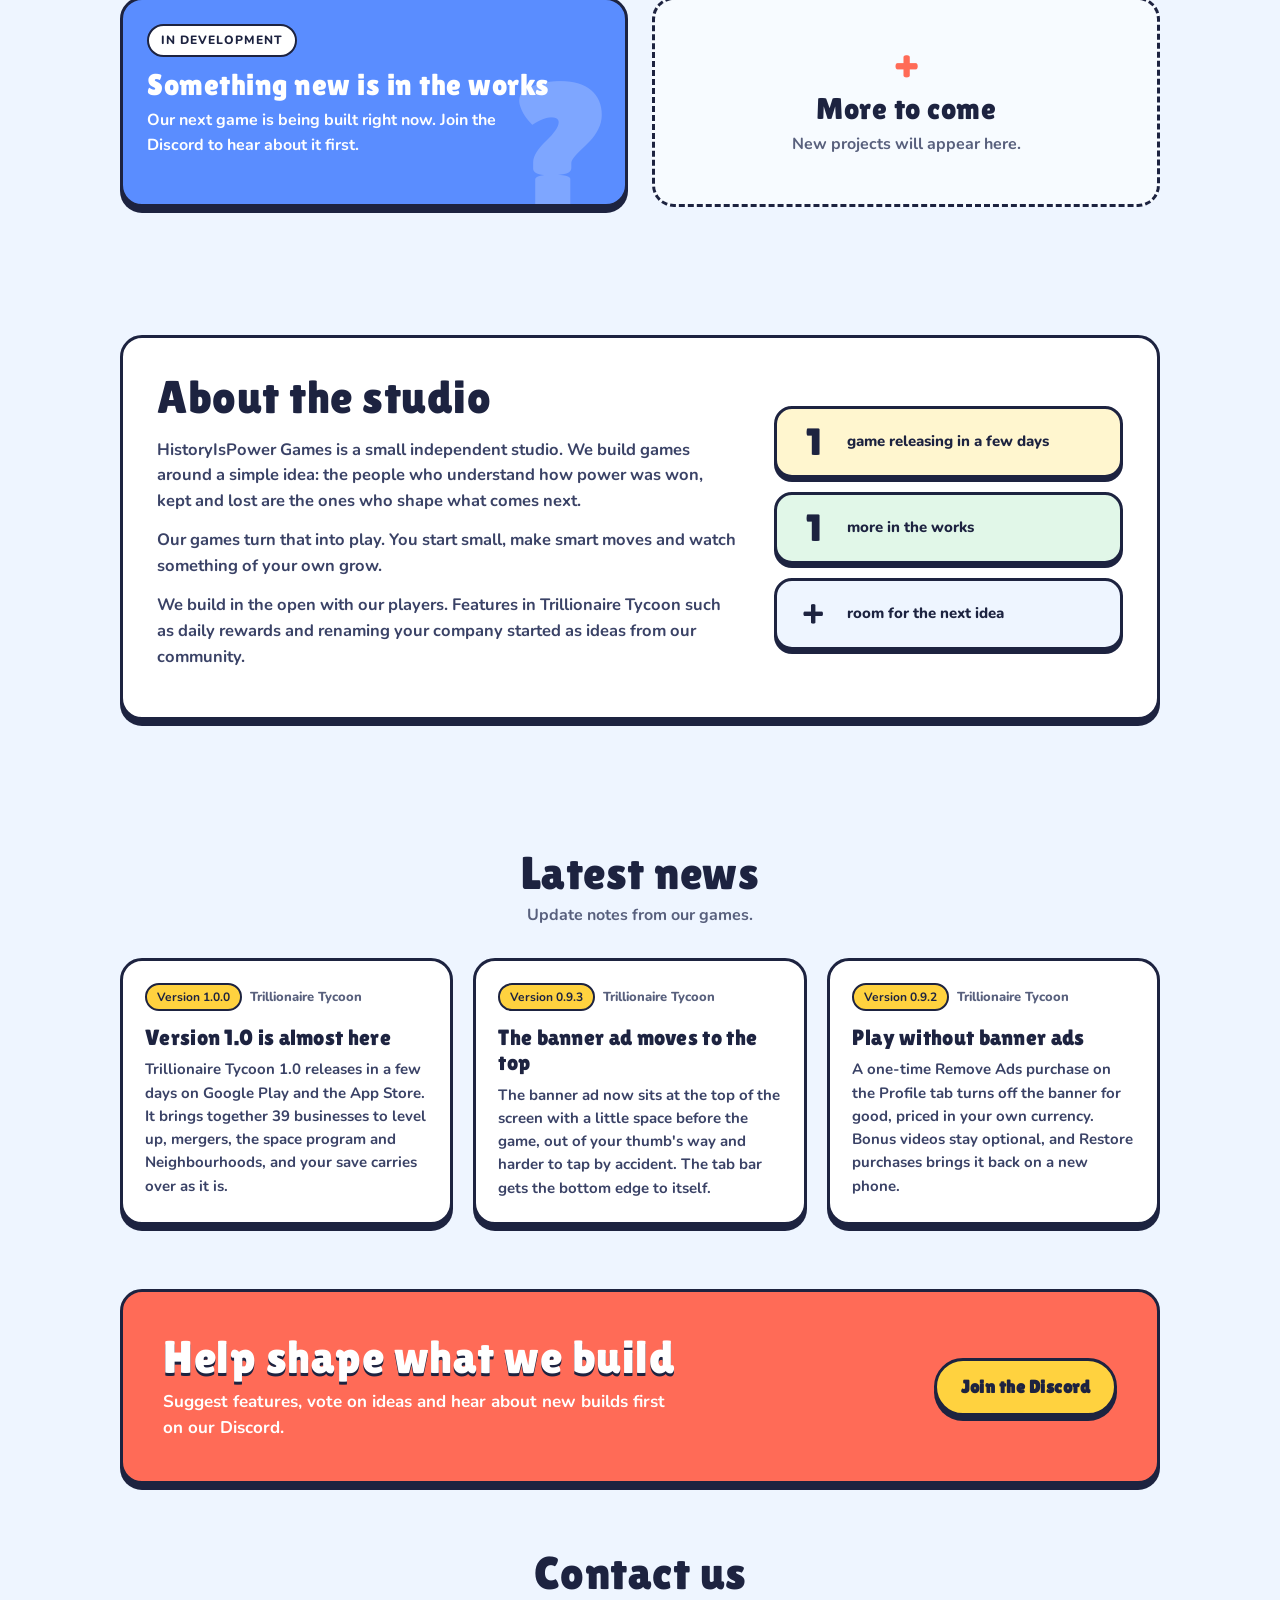
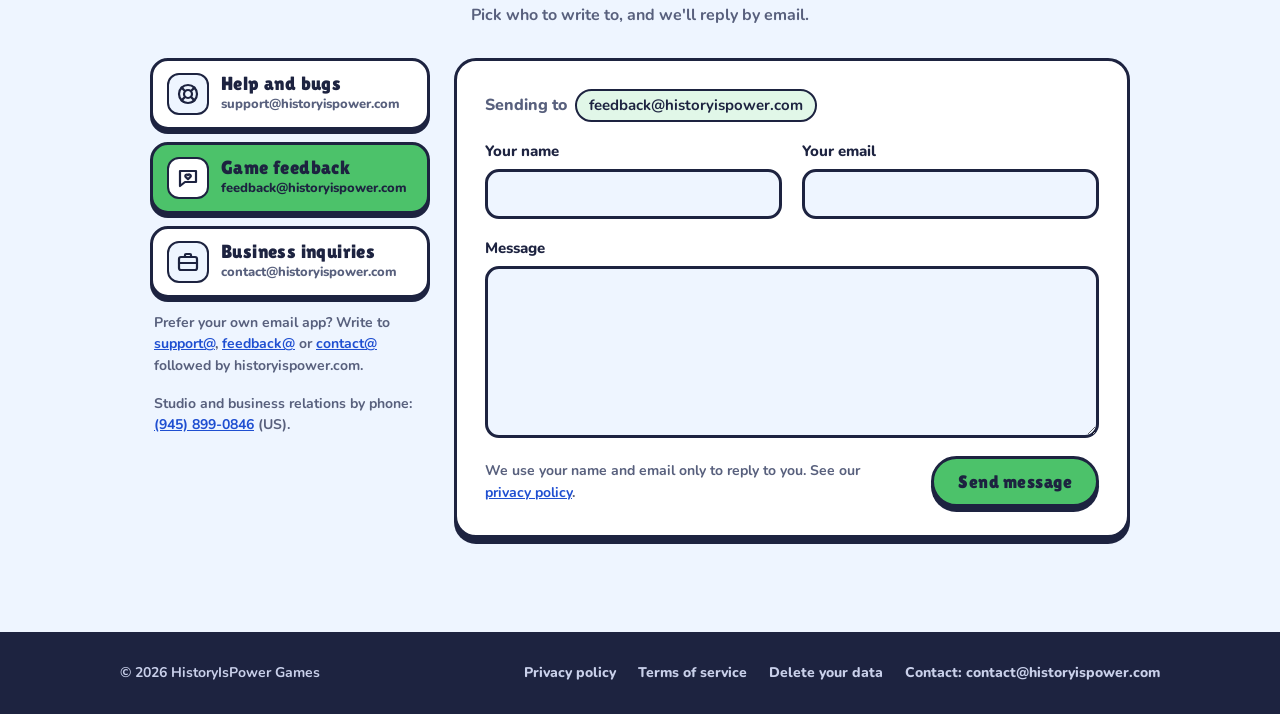
==== commit fce4a39d: "Add studio and business relations phone number" ====
--- a/index.html
+++ b/index.html
@@ -4,10 +4,10 @@
 <meta charset="utf-8">
 <meta name="viewport" content="width=device-width, initial-scale=1">
 <title>HistoryIsPower Games | Independent game studio</title>
-<meta name="description" content="HistoryIsPower Games makes strategy and tycoon games about building something big from almost nothing. Our first game, Trillionaire Tycoon, is coming soon to Google Play and the App Store.">
+<meta name="description" content="HistoryIsPower Games makes strategy and tycoon games about building something big from almost nothing. Our first game, Trillionaire Tycoon 1.0, releases in a few days on Google Play and the App Store.">
 <meta property="og:type" content="website">
 <meta property="og:title" content="HistoryIsPower Games">
-<meta property="og:description" content="Independent game studio. Our first game, Trillionaire Tycoon, is coming soon.">
+<meta property="og:description" content="Independent game studio. Our first game, Trillionaire Tycoon 1.0, releases in a few days.">
 <!-- SITE ADDRESS: https://historyispower.com/ here, in sitemap.xml, robots.txt and .htaccess -->
 <meta property="og:url" content="https://historyispower.com/">
 <meta property="og:image" content="https://historyispower.com/images/01-tap-to-a-trillion.png">
@@ -54,7 +54,7 @@
     <div class="hero" id="top">
       <span class="tag eyebrow">Independent game studio</span>
       <h1>Every empire starts with <em>one move.</em></h1>
-      <p class="lede">HistoryIsPower Games makes strategy and tycoon games about building something big from almost nothing. Our first game, Trillionaire Tycoon, is nearly here.</p>
+      <p class="lede">HistoryIsPower Games makes strategy and tycoon games about building something big from almost nothing. Our first game, Trillionaire Tycoon 1.0, releases in a few days.</p>
       <div class="btns">
         <a class="btn go" href="tests/">Join the beta</a>
         <a class="btn sun" href="#games">See our games</a>
@@ -64,7 +64,7 @@
         <img src="images/03-trade-stocks.png" width="1080" height="1920" alt="Trading stocks in Trillionaire Tycoon">
         <img src="images/01-tap-to-a-trillion.png" width="1080" height="1920" alt="Trillionaire Tycoon main screen">
         <img src="images/04-cars-jets-yachts.png" width="1080" height="1920" alt="Cars, jets and yachts to collect">
-        <div class="burst">Trillionaire Tycoon<small>Beta open now</small></div>
+        <div class="burst">Trillionaire Tycoon<small>1.0 in a few days</small></div>
       </div>
     </div>
   </div>
@@ -78,7 +78,7 @@
       <div class="games">
         <article class="card tt panel">
           <div>
-            <span class="tag">Beta open now</span>
+            <span class="tag">1.0 releases in a few days</span>
             <h3>Trillionaire Tycoon</h3>
             <p>Tap your way from pocket change to $1 trillion. Build 30+ businesses, trade stocks, take your company public and collect cars, jets, yachts and homes.</p>
             <!-- STORE LINKS: during the beta these go to the tests page (tests/index.html has the real join links).
@@ -122,7 +122,7 @@
           <p>We build in the open with our players. Features in Trillionaire Tycoon such as daily rewards and renaming your company started as ideas from our community.</p>
         </div>
         <div class="facts">
-          <div class="fact"><b>1</b><span>game close to release</span></div>
+          <div class="fact"><b>1</b><span>game releasing in a few days</span></div>
           <div class="fact"><b>1</b><span>more in the works</span></div>
           <div class="fact"><b>+</b><span>room for the next idea</span></div>
         </div>
@@ -142,8 +142,8 @@
         <!-- news:start -->
         <article class="item panel">
           <div class="meta"><b>Version 1.0.0</b> Trillionaire Tycoon</div>
-          <h3>Version 1.0 is here</h3>
-          <p>Trillionaire Tycoon 1.0 is out on Google Play and the App Store. It brings together 39 businesses to level up, mergers, the space program and Neighbourhoods, and your save carries over as it is.</p>
+          <h3>Version 1.0 is almost here</h3>
+          <p>Trillionaire Tycoon 1.0 releases in a few days on Google Play and the App Store. It brings together 39 businesses to level up, mergers, the space program and Neighbourhoods, and your save carries over as it is.</p>
         </article>
         <article class="item panel">
           <div class="meta"><b>Version 0.9.3</b> Trillionaire Tycoon</div>
@@ -200,6 +200,7 @@
             <a href="mailto:support@historyispower.com">support@</a>,
             <a href="mailto:feedback@historyispower.com">feedback@</a> or
             <a href="mailto:contact@historyispower.com">contact@</a> followed by historyispower.com.</p>
+          <p class="fine direct">Studio and business relations by phone: <a href="tel:+19458990846">(945) 899-0846</a> (US).</p>
         </div>
 
       <form class="contact panel" id="contact-form" action="https://api.web3forms.com/submit" method="POST">
